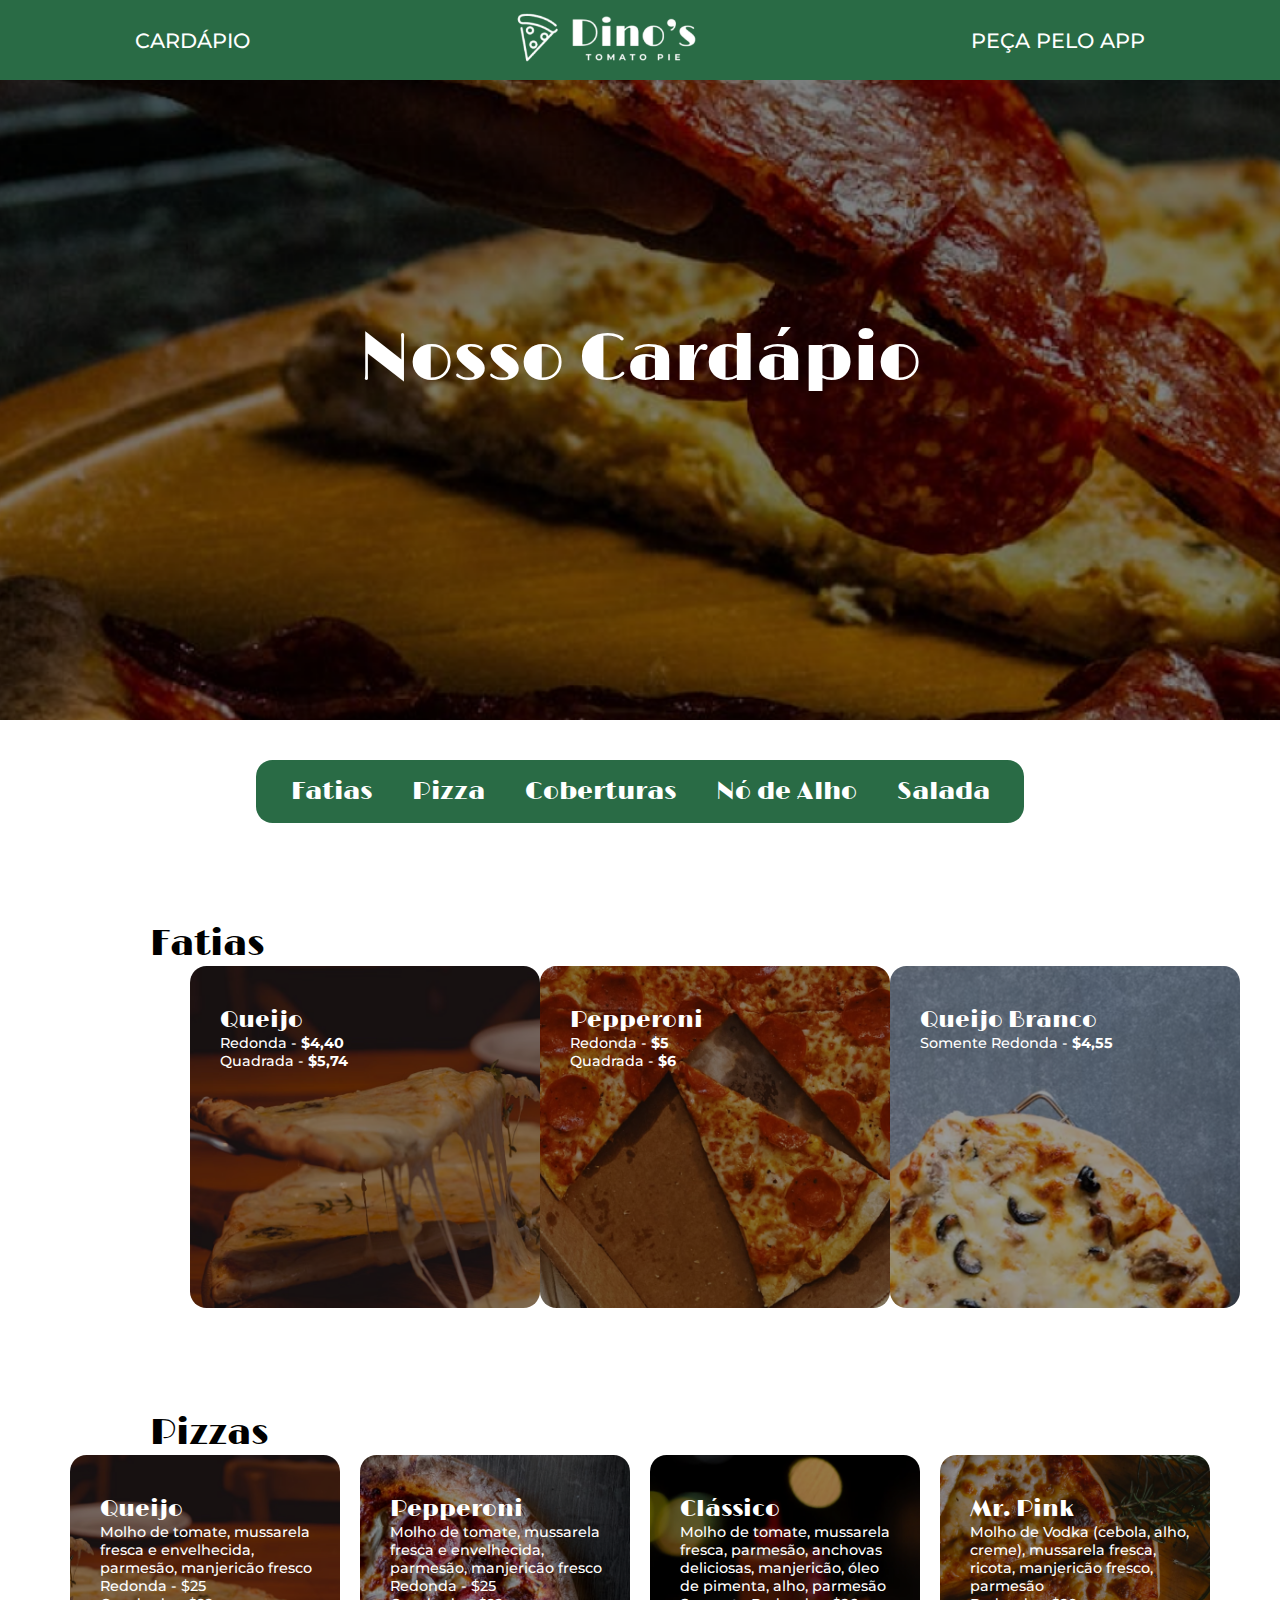
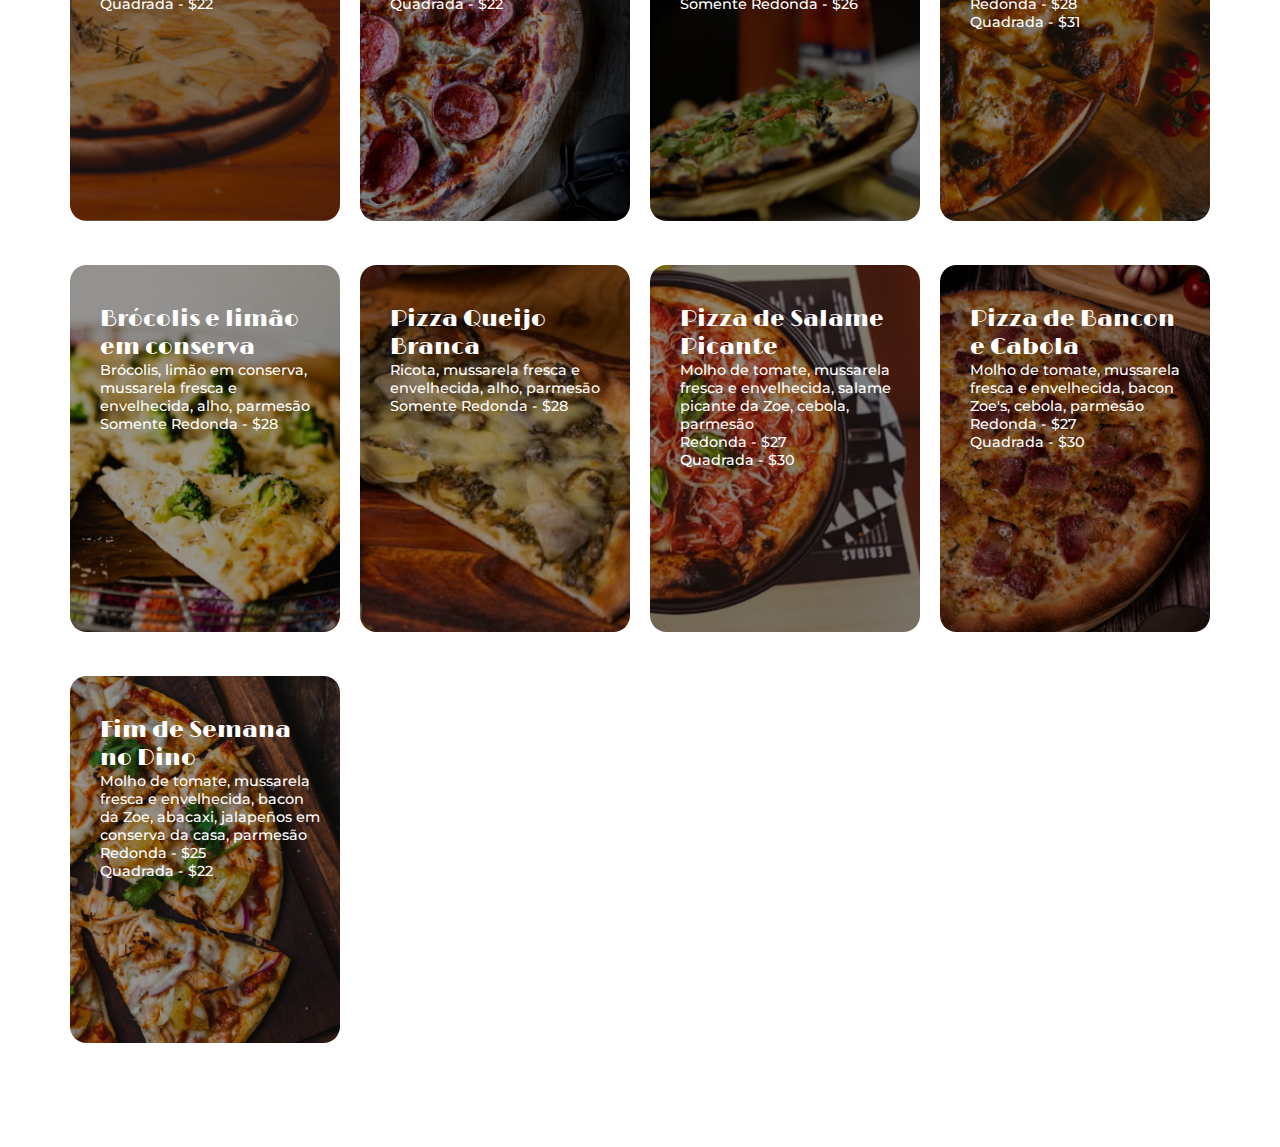
==== cardapio.html @ c2080e79 "parte cardapio" ====
<!DOCTYPE html>
<html lang="pt-br">

<head>
    <meta charset="UTF-8">
    <meta name="viewport" content="width=device-width, initial-scale=1.0">
    <link rel="stylesheet" href="cardapio.css">
    <title>Dino's Cardápio</title>
</head>

<body>
    <header id="header">
        <div class="cabecalho">
            <div class="item">
                <a href="">CARDÁPIO</a>
            </div>
            <div class="itemImagem">
                <a href=""><img src="img/logo.png" alt=""></a>
            </div>
            <div class="item">
                <a href="">PEÇA PELO APP</a>
            </div>
        </div>
    </header>
    <main id="main">
        <section class="section1">
            <div class="fundo">
                <div class="titulo">
                    <h1>Nosso Cardápio</h1>
                </div>
            </div>
        </section>
        <div class="navTudo">
            <nav class="navegacao">
                <a href="">Fatias</a>
                <a href="">Pizza</a>
                <a href="">Coberturas</a>
                <a href="">Nó de Alho</a>
                <a href="">Salada</a>
            </nav>
        </div>
        <section class="section" id="fatias">
            <div class="sabores">
                <div class="tituloSabores">
                    <h3>Fatias</h3>
                </div>
                <div class="todosSaboresPrim">
                    <div class="tiposSabores">
                        <div class="textoSabores">
                            <h5>Queijo</h5>
                            <p>Redonda - <span>$4,40</span></p>
                            <p>Quadrada - <span>$5,74</span></p>
                        </div>
                        <div class="imgSabores">
                            <img src="img/fatias1.png" alt="">
                        </div>
                    </div>
                    <div class="tipoSabores">
                        <div class="textoSabores">
                            <h5>Pepperoni</h5>
                            <p>Redonda - <span>$5</span></p>
                            <p>Quadrada - <span>$6</span></p>
                        </div>
                        <div class="imgSabores">
                            <img src="img/fatias2.png" alt="">
                        </div>
                    </div>
                    <div class="tiposSabores">
                        <div class="textoSabores">
                            <h5>Queijo Branco</h5>
                            <p>Somente Redonda - <span>$4,55</span></p>
                        </div>
                        <div class="imgSabores">
                            <img src="img/fatias3.png" alt="">
                        </div>
                    </div>
                </div>
            </div>
        </section>
        <section class="section" id="pizzas">
            <div class="sabores">
                <div class="tituloSabores">
                    <h3>Pizzas</h3>
                </div>
                <div class="todosSabores">
                    <div class="tiposSabores">
                        <div class="textoSabores">
                            <h5>Queijo</h5>
                            <p>Molho de tomate, mussarela fresca e envelhecida, parmesão, manjericão fresco</p>
                            <p>Redonda - $25</p>
                            <p>Quadrada - $22</p>
                        </div>
                        <div class="imgSabores">
                            <img src="img/pizza1.png" alt="">
                        </div>
                    </div>
                    <div class="tiposSabores">
                        <div class="textoSabores">
                            <h5>Pepperoni</h5>
                            <p>Molho de tomate, mussarela fresca e envelhecida, parmesão, manjericão fresco</p>
                            <p>Redonda - $25</p>
                            <p>Quadrada - $22</p>
                        </div>
                        <div class="imgSabores">
                            <img src="img/pizza2.png" alt="">
                        </div>
                    </div>
                    <div class="tiposSabores">
                        <div class="textoSabores">
                            <h5>Clássico</h5>
                            <p>Molho de tomate, mussarela fresca, parmesão, anchovas deliciosas, manjericão, óleo de
                                pimenta, alho, parmesão</p>
                            <p>Somente Redonda - $26</p>
                        </div>
                        <div class="imgSabores">
                            <img src="img/pizza3.png" alt="">
                        </div>
                    </div>
                    <div class="tiposSabores">
                        <div class="textoSabores">
                            <h5>Mr. Pink</h5>
                            <p>Molho de Vodka (cebola, alho, creme), mussarela fresca, ricota, manjericão fresco,
                                parmesão</p>
                            <p>Redonda - $28</p>
                            <p>Quadrada - $31</p>
                        </div>
                        <div class="imgSabores">
                            <img src="img/pizza4.png" alt="">
                        </div>
                    </div>
                    <div class="tiposSabores">
                        <div class="textoSabores">
                            <h5>Brócolis e limão em conserva</h5>
                            <p>Brócolis, limão em conserva, mussarela fresca e envelhecida, alho, parmesão</p>
                            <p>Somente Redonda - $28</p>
                        </div>
                        <div class="imgSabores">
                            <img src="img/pizza5.png" alt="">
                        </div>
                    </div>
                    <div class="tiposSabores">
                        <div class="textoSabores">
                            <h5>Pizza Queijo Branca</h5>
                            <p>Ricota, mussarela fresca e envelhecida, alho, parmesão</p>
                            <p>Somente Redonda - $28</p>
                        </div>
                        <div class="imgSabores">
                            <img src="img/pizza6.png" alt="">
                        </div>
                    </div>
                    <div class="tiposSabores">
                        <div class="textoSabores">
                            <h5>Pizza de Salame Picante</h5>
                            <p>Molho de tomate, mussarela fresca e envelhecida, salame picante da Zoe, cebola, parmesão
                            </p>
                            <p>Redonda - $27</p>
                            <p>Quadrada - $30</p>
                        </div>
                        <div class="imgSabores">
                            <img src="img/pizza7.png" alt="">
                        </div>
                    </div>
                    <div class="tiposSabores">
                        <div class="textoSabores">
                            <h5>Pizza de Bancon e Cabola</h5>
                            <p>Molho de tomate, mussarela fresca e envelhecida, bacon Zoe's, cebola, parmesão</p>
                            <p>Redonda - $27</p>
                            <p>Quadrada - $30</p>
                        </div>
                        <div class="imgSabores">
                            <img src="img/pizza8.png" alt="">
                        </div>
                    </div>
                    <div class="tiposSabores">
                        <div class="textoSabores">
                            <h5>Fim de Semana no Dino</h5>
                            <p>Molho de tomate, mussarela fresca e envelhecida, bacon da Zoe, abacaxi, jalapeños em
                                conserva da casa, parmesão</p>
                            <p>Redonda - $25</p>
                            <p>Quadrada - $22</p>
                        </div>
                        <div class="imgSabores">
                            <img src="img/pizza9.png" alt="">
                        </div>
                    </div>
                </div>
            </div>
        </section>
        <section class="section">

        </section>
        <section class="section">

        </section>
    </main>
</body>

</html>
---- cardapio.css ----
/* RESET */
* {
    box-sizing: border-box;
    padding: 0;
    border: 0;
    margin: 0;
}

a {
    text-decoration: none;
}
/* FONTES */
@font-face {
    font-family: 'Montserrat';
    src: url(fonts/Montserrat/Montserrat-VariableFont_wght.ttf);
}

@font-face {
    font-family: 'Limelight';
    src: url(fonts/Limelight/Limelight-Regular.ttf);
}

/* CABEÇALHO */
#header {
    background-color: #296B45;
    position: fixed;
    width: 100%;
    z-index: 2;
}

.cabecalho {
    display: flex;
    align-items: center;
    justify-content: space-around;
    padding: 10px;
}

.itemImagem img {
    width: 220px;
}

.item {
    font: 500 2.3vh 'Montserrat', sans-serif;
}

.item a {
    color: #fff;
}

/* CONTEÚDO */
.fundo{
    background: url(img/imgCardapio.png) center;
    background-repeat: no-repeat;
    background-size: cover;
    width: 100%;
    height: 80vh;
    display: flex;
    align-items: center;
    justify-content: center;
}

.section {
    margin: 100px 150px;
}

h1 {
    color: #fff;
    font: 500 7.5vh 'Limelight', sans-serif;
}

.navTudo {
    margin: 0 20%;
    position: sticky;
    top: 100px;
    bottom: 0;
    z-index: 1000;
}

.navegacao {
    display: flex;
    align-items: center;
    justify-content: center;
    padding: 8px;
    background-color: #296B45;
    margin-top: 40px;
    border-radius: 16.5px;
}

.navegacao a {
    font: 500 2.8vh 'Limelight', sans-serif;
    color: #fff;
    margin: 8px 20px;
}


h3 {
    font: 400 35px 'Limelight', sans-serif;
}

h5 {
    color: #fff;
    font: 400 23px 'Limelight', sans-serif;
    margin-top: 40px;
}

p {
    color: #fff;
    font: 500 1.6vh 'Montserrat', sans-serif;
}

span {
    font-weight: bold;
}

.todosSaboresPrim {
    display: flex;
    align-items: center;
    justify-content: space-between;
    margin: 0 40px;
}

.todosSabores {
    display: grid;
    grid-template-columns: repeat(4, 1fr);
    align-items: center;
    justify-content: center;
    grid-gap: 40px 20px;
    margin: 0 110px;
}

.textoSabores {
    position: absolute;
    margin-left: 30px;
    width: 220px;
}

.imgSabores img {
    border-radius: 16.5px;
}

.todosSabores .imgSabores img {
    width: 270px;
}

.todosSaboresPrim .imgSabores img {
    width: 350px;
}
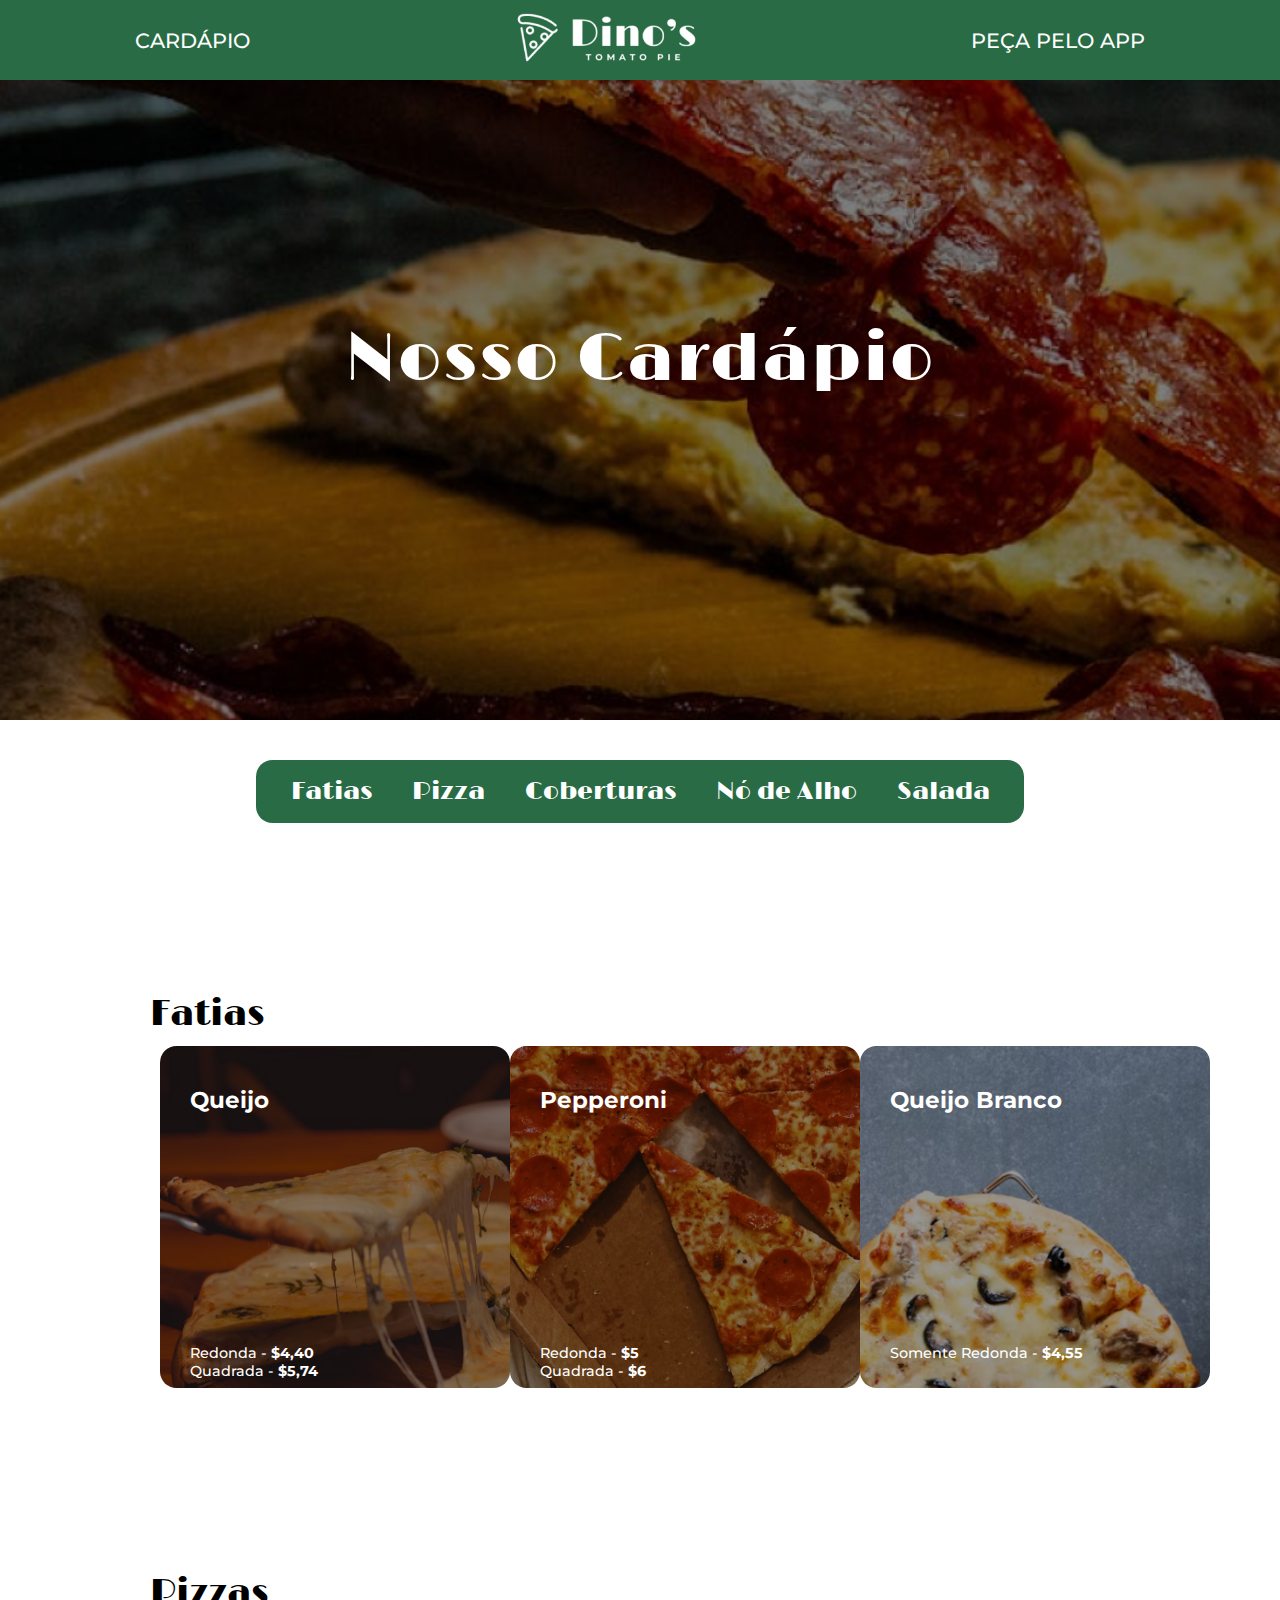
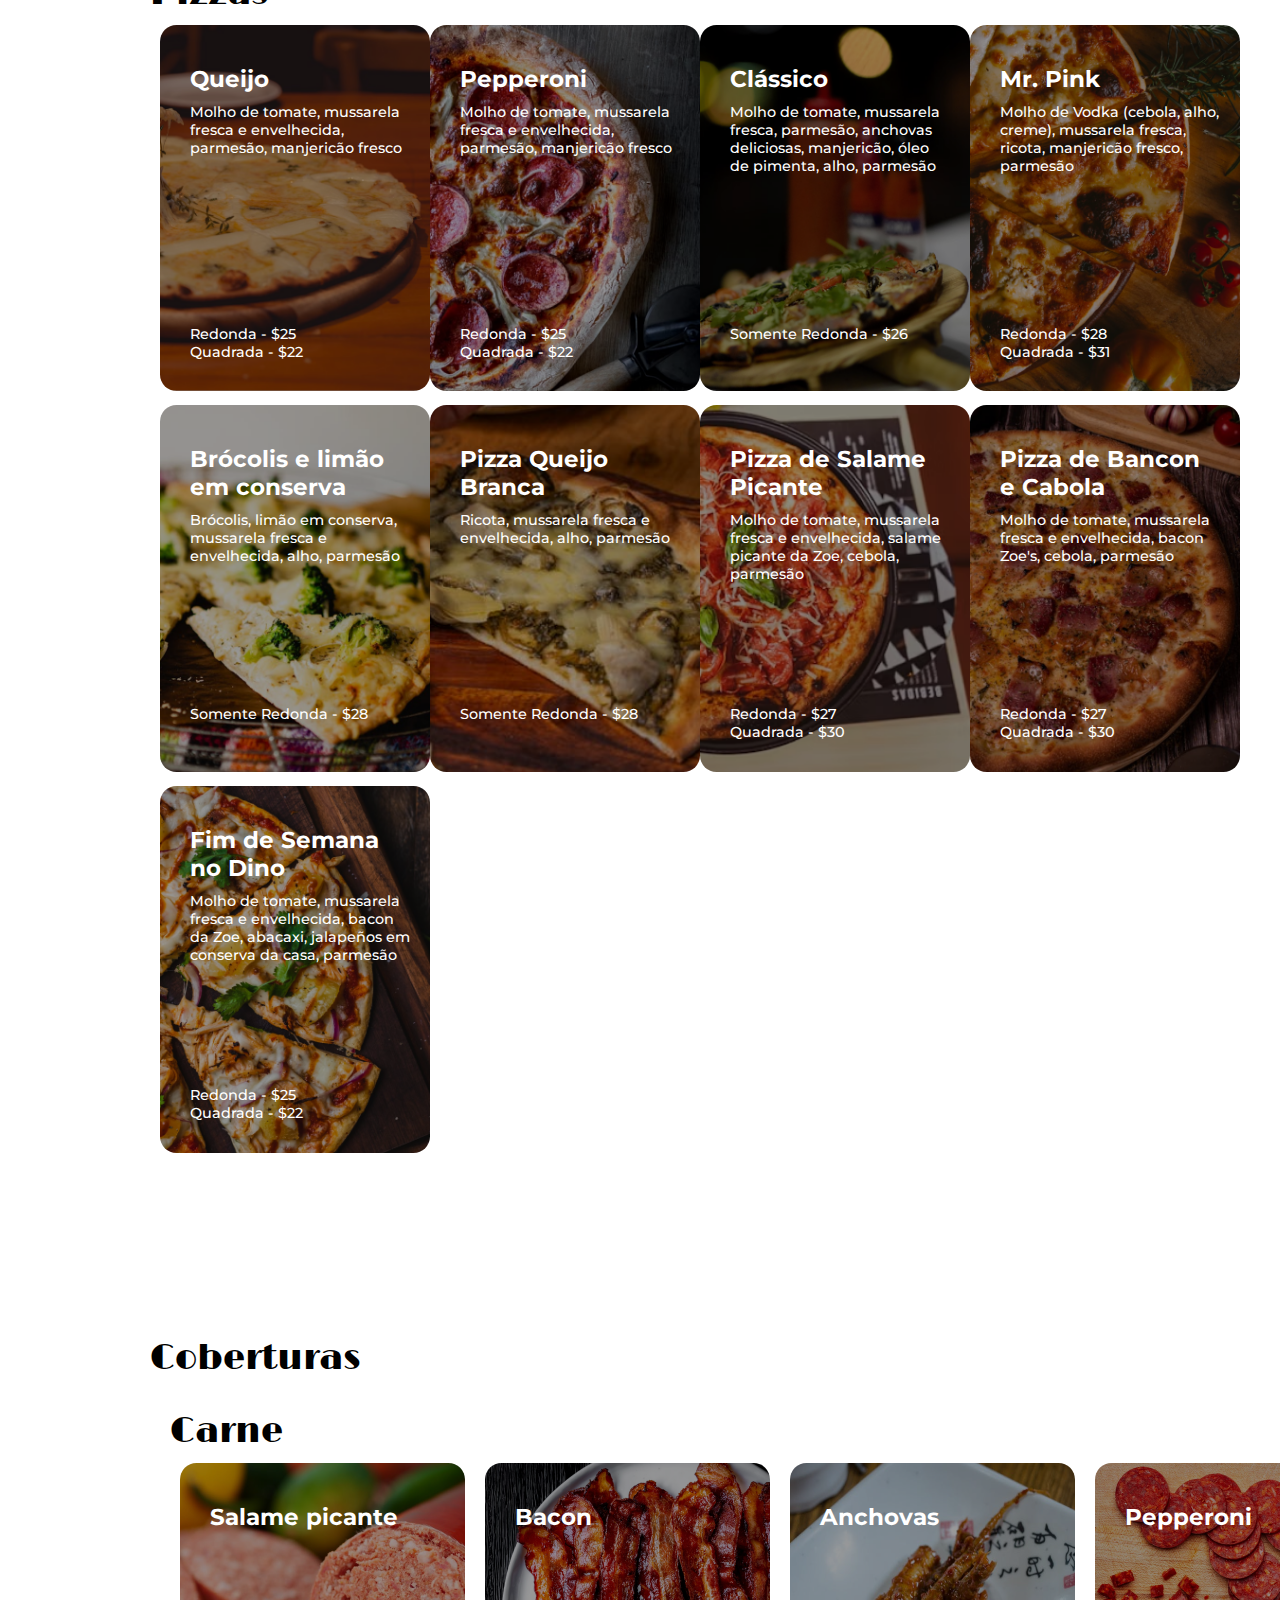
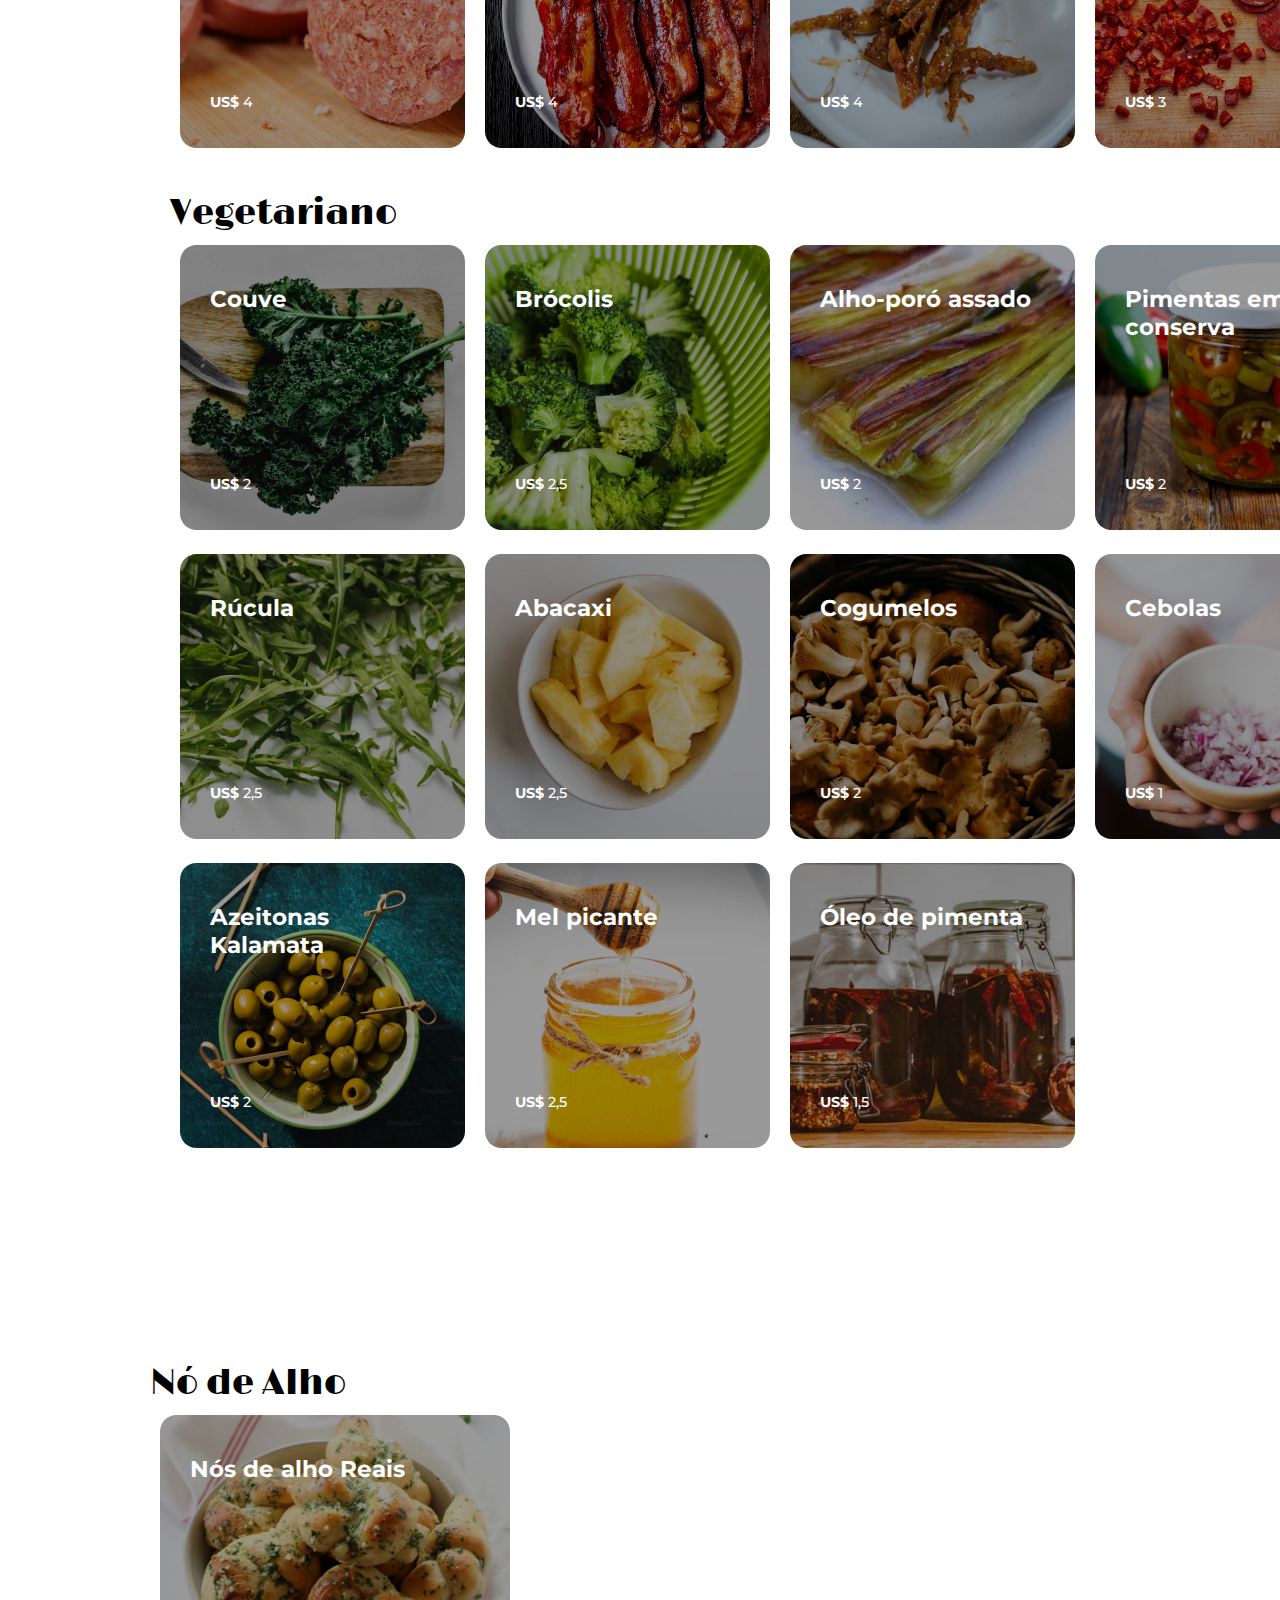
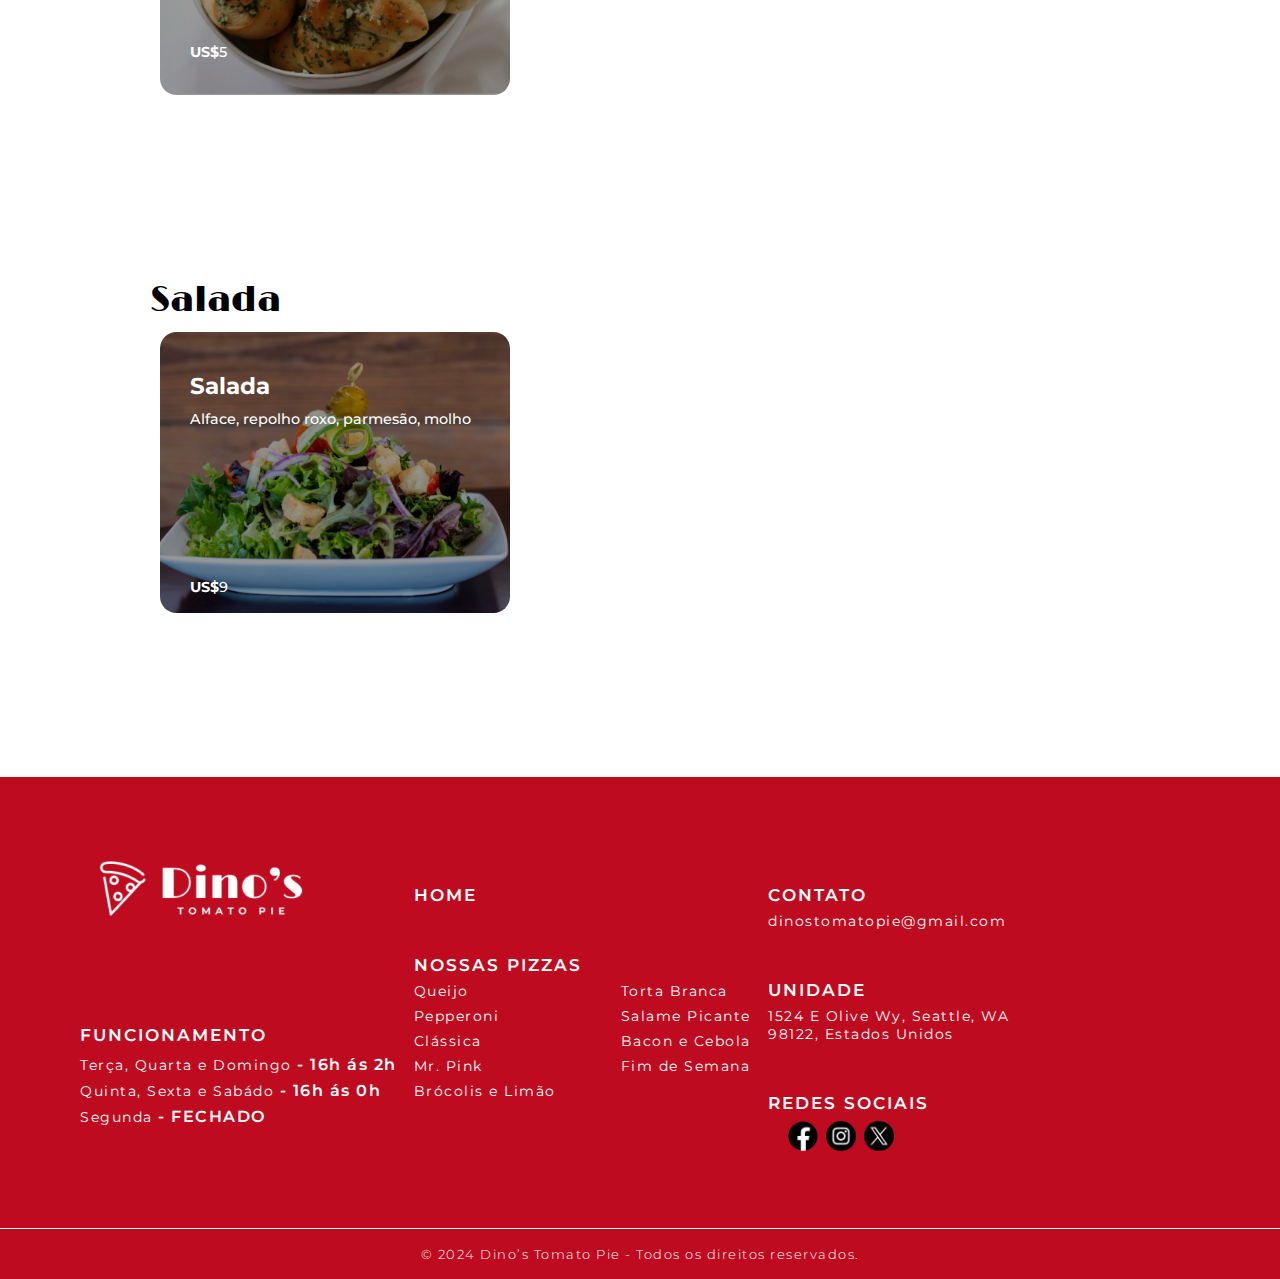
==== commit f864d7c6: "terminei o dino's cardápio" ====
--- a/cardapio.html
+++ b/cardapio.html
@@ -15,7 +15,7 @@
                 <a href="">CARDÁPIO</a>
             </div>
             <div class="itemImagem">
-                <a href=""><img src="img/logo.png" alt=""></a>
+                <a href="index.html"><img src="img/logo.png" alt=""></a>
             </div>
             <div class="item">
                 <a href="">PEÇA PELO APP</a>
@@ -23,7 +23,7 @@
         </div>
     </header>
     <main id="main">
-        <section class="section1">
+        <section class="section1" id="topo">
             <div class="fundo">
                 <div class="titulo">
                     <h1>Nosso Cardápio</h1>
@@ -32,11 +32,11 @@
         </section>
         <div class="navTudo">
             <nav class="navegacao">
-                <a href="">Fatias</a>
-                <a href="">Pizza</a>
-                <a href="">Coberturas</a>
-                <a href="">Nó de Alho</a>
-                <a href="">Salada</a>
+                <a href="#fatias">Fatias</a>
+                <a href="#pizzas">Pizza</a>
+                <a href="#coberturas">Coberturas</a>
+                <a href="#alho">Nó de Alho</a>
+                <a href="#salada">Salada</a>
             </nav>
         </div>
         <section class="section" id="fatias">
@@ -48,8 +48,10 @@
                     <div class="tiposSabores">
                         <div class="textoSabores">
                             <h5>Queijo</h5>
-                            <p>Redonda - <span>$4,40</span></p>
-                            <p>Quadrada - <span>$5,74</span></p>
+                            <div class="baixo">
+                                <p>Redonda - <span>$4,40</span></p>
+                                <p>Quadrada - <span>$5,74</span></p>
+                            </div>
                         </div>
                         <div class="imgSabores">
                             <img src="img/fatias1.png" alt="">
@@ -58,8 +60,10 @@
                     <div class="tipoSabores">
                         <div class="textoSabores">
                             <h5>Pepperoni</h5>
-                            <p>Redonda - <span>$5</span></p>
-                            <p>Quadrada - <span>$6</span></p>
+                            <div class="baixo">
+                                <p>Redonda - <span>$5</span></p>
+                                <p>Quadrada - <span>$6</span></p>
+                            </div>
                         </div>
                         <div class="imgSabores">
                             <img src="img/fatias2.png" alt="">
@@ -68,7 +72,9 @@
                     <div class="tiposSabores">
                         <div class="textoSabores">
                             <h5>Queijo Branco</h5>
-                            <p>Somente Redonda - <span>$4,55</span></p>
+                            <div class="baixo">
+                                <p>Somente Redonda - <span>$4,55</span></p>
+                            </div>
                         </div>
                         <div class="imgSabores">
                             <img src="img/fatias3.png" alt="">
@@ -83,116 +89,441 @@
                     <h3>Pizzas</h3>
                 </div>
                 <div class="todosSabores">
-                    <div class="tiposSabores">
-                        <div class="textoSabores">
-                            <h5>Queijo</h5>
-                            <p>Molho de tomate, mussarela fresca e envelhecida, parmesão, manjericão fresco</p>
-                            <p>Redonda - $25</p>
-                            <p>Quadrada - $22</p>
-                        </div>
-                        <div class="imgSabores">
-                            <img src="img/pizza1.png" alt="">
+                    <div class="todosSabores1">
+                        <div class="tiposSabores">
+                            <div class="textoSabores">
+                                <div class="tamanho">
+                                    <h5>Queijo</h5>
+                                    <p>Molho de tomate, mussarela fresca e envelhecida, parmesão, manjericão fresco</p>
+                                </div>
+                                <div class="baixo">
+                                    <p>Redonda - $25</p>
+                                    <p>Quadrada - $22</p>
+                                </div>
+                            </div>
+                            <div class="imgSabores">
+                                <img src="img/pizza1.png" alt="">
+                            </div>
+                        </div>
+                        <div class="tiposSabores">
+                            <div class="textoSabores">
+                                <div class="tamanho">
+                                    <h5>Pepperoni</h5>
+                                    <p>Molho de tomate, mussarela fresca e envelhecida, parmesão, manjericão fresco</p>
+                                </div>
+                                <div class="baixo">
+                                    <p>Redonda - $25</p>
+                                    <p>Quadrada - $22</p>
+                                </div>
+                            </div>
+                            <div class="imgSabores">
+                                <img src="img/pizza2.png" alt="">
+                            </div>
+                        </div>
+                        <div class="tiposSabores">
+                            <div class="textoSabores">
+                                <div class="tamanho">
+                                    <h5>Clássico</h5>
+                                    <p>Molho de tomate, mussarela fresca, parmesão, anchovas deliciosas, manjericão, óleo de pimenta, alho, parmesão</p>
+                                </div>
+                                <div class="baixo">
+                                    <p>Somente Redonda - $26</p>
+                                </div>
+                            </div>
+                            <div class="imgSabores">
+                                <img src="img/pizza3.png" alt="">
+                            </div>
+                        </div>
+                        <div class="tiposSabores">
+                            <div class="textoSabores">
+                                <div class="tamanho">
+                                    <h5>Mr. Pink</h5>
+                                    <p>Molho de Vodka (cebola, alho, creme), mussarela fresca, ricota, manjericão fresco, parmesão</p>
+                                </div>
+                                <div class="baixo">
+                                    <p>Redonda - $28</p>
+                                    <p>Quadrada - $31</p>
+                                </div>
+                            </div>
+                            <div class="imgSabores">
+                                <img src="img/pizza4.png" alt="">
+                            </div>
+                        </div>
+                    </div>
+                    <div class="todosSabores2">
+                        <div class="tiposSabores">
+                            <div class="textoSabores">
+                                <div class="tamanho">
+                                    <h5>Brócolis e limão em conserva</h5>
+                                    <p>Brócolis, limão em conserva, mussarela fresca e envelhecida, alho, parmesão</p>
+                                </div>
+                                <div class="baixo">
+                                    <p>Somente Redonda - $28</p>
+                                </div>
+                            </div>
+                            <div class="imgSabores">
+                                <img src="img/pizza5.png" alt="">
+                            </div>
+                        </div>
+                        <div class="tiposSabores">
+                            <div class="textoSabores">
+                                <div class="tamanho">
+                                    <h5>Pizza Queijo Branca</h5>
+                                    <p>Ricota, mussarela fresca e envelhecida, alho, parmesão</p>
+                                </div>
+                                <div class="baixo">
+                                    <p>Somente Redonda - $28</p>
+                                </div>
+                            </div>
+                            <div class="imgSabores">
+                                <img src="img/pizza6.png" alt="">
+                            </div>
+                        </div>
+                        <div class="tiposSabores">
+                            <div class="textoSabores">
+                                <div class="tamanho">
+                                    <h5>Pizza de Salame Picante</h5>
+                                    <p>Molho de tomate, mussarela fresca e envelhecida, salame picante da Zoe, cebola, parmesão</p>
+                                </div>
+                                <div class="baixo">
+                                    <p>Redonda - $27</p>
+                                    <p>Quadrada - $30</p>
+                                </div>
+                            </div>
+                            <div class="imgSabores">
+                                <img src="img/pizza7.png" alt="">
+                            </div>
+                        </div>
+                        <div class="tiposSabores">
+                            <div class="textoSabores">
+                                <div class="tamanho">
+                                    <h5>Pizza de Bancon e Cabola</h5>
+                                    <p>Molho de tomate, mussarela fresca e envelhecida, bacon Zoe's, cebola, parmesão</p>
+                                </div>
+                                <div class="baixo">
+                                    <p>Redonda - $27</p>
+                                    <p>Quadrada - $30</p>
+                                </div>
+                            </div>
+                            <div class="imgSabores">
+                                <img src="img/pizza8.png" alt="">
+                            </div>
+                        </div>
+                    </div>
+                    <div class="todosSabores3">
+                        <div class="tiposSabores">
+                            <div class="textoSabores">
+                                <div class="tamanho">
+                                    <h5>Fim de Semana no Dino</h5>
+                                    <p>Molho de tomate, mussarela fresca e envelhecida, bacon da Zoe, abacaxi, jalapeños em conserva da casa, parmesão</p>
+                                </div>
+                                <div class="baixo">
+                                    <p>Redonda - $25</p>
+                                    <p>Quadrada - $22</p>
+                                </div>
+                            </div>
+                            <div class="imgSabores">
+                                <img src="img/pizza9.png" alt="">
+                            </div>
+                        </div>
+                    </div>
+                </div>
+            </div>
+        </section>
+        <section class="section" id="coberturas">
+            <div class="tituloSabores">
+                <h3>Coberturas</h3>
+            </div>
+            <div class="doisTipos">
+                <div class="tituloSabores">
+                    <h3>Carne</h3>
+                </div>
+
+                <div class="todasCoberturas">
+                    <div class="tiposSabores">
+                        <div class="textoSabores">
+                            <h5>Salame picante</h5>
+                            <div class="baixoCob">
+                                <p><span>US$</span> 4</p>
+                            </div>
+                        </div>
+                        <div class="imgSabores">
+                            <img src="img/carne1.png" alt="">
+                        </div>
+                    </div>
+                    <div class="tiposSabores">
+                        <div class="textoSabores">
+                            <h5>Bacon</h5>
+                            <div class="baixoCob">
+                                <p><span>US$</span> 4</p>
+                            </div>
+                        </div>
+                        <div class="imgSabores">
+                            <img src="img/carne2.png" alt="">
+                        </div>
+                    </div>
+                    <div class="tiposSabores">
+                        <div class="textoSabores">
+                            <h5>Anchovas</h5>
+                            <div class="baixoCob">
+                                <p><span>US$</span> 4</p>
+                            </div>
+                        </div>
+                        <div class="imgSabores">
+                            <img src="img/carne3.png" alt="">
                         </div>
                     </div>
                     <div class="tiposSabores">
                         <div class="textoSabores">
                             <h5>Pepperoni</h5>
-                            <p>Molho de tomate, mussarela fresca e envelhecida, parmesão, manjericão fresco</p>
-                            <p>Redonda - $25</p>
-                            <p>Quadrada - $22</p>
-                        </div>
-                        <div class="imgSabores">
-                            <img src="img/pizza2.png" alt="">
-                        </div>
-                    </div>
-                    <div class="tiposSabores">
-                        <div class="textoSabores">
-                            <h5>Clássico</h5>
-                            <p>Molho de tomate, mussarela fresca, parmesão, anchovas deliciosas, manjericão, óleo de
-                                pimenta, alho, parmesão</p>
-                            <p>Somente Redonda - $26</p>
-                        </div>
-                        <div class="imgSabores">
-                            <img src="img/pizza3.png" alt="">
-                        </div>
-                    </div>
-                    <div class="tiposSabores">
-                        <div class="textoSabores">
-                            <h5>Mr. Pink</h5>
-                            <p>Molho de Vodka (cebola, alho, creme), mussarela fresca, ricota, manjericão fresco,
-                                parmesão</p>
-                            <p>Redonda - $28</p>
-                            <p>Quadrada - $31</p>
-                        </div>
-                        <div class="imgSabores">
-                            <img src="img/pizza4.png" alt="">
-                        </div>
-                    </div>
-                    <div class="tiposSabores">
-                        <div class="textoSabores">
-                            <h5>Brócolis e limão em conserva</h5>
-                            <p>Brócolis, limão em conserva, mussarela fresca e envelhecida, alho, parmesão</p>
-                            <p>Somente Redonda - $28</p>
-                        </div>
-                        <div class="imgSabores">
-                            <img src="img/pizza5.png" alt="">
-                        </div>
-                    </div>
-                    <div class="tiposSabores">
-                        <div class="textoSabores">
-                            <h5>Pizza Queijo Branca</h5>
-                            <p>Ricota, mussarela fresca e envelhecida, alho, parmesão</p>
-                            <p>Somente Redonda - $28</p>
-                        </div>
-                        <div class="imgSabores">
-                            <img src="img/pizza6.png" alt="">
-                        </div>
-                    </div>
-                    <div class="tiposSabores">
-                        <div class="textoSabores">
-                            <h5>Pizza de Salame Picante</h5>
-                            <p>Molho de tomate, mussarela fresca e envelhecida, salame picante da Zoe, cebola, parmesão
-                            </p>
-                            <p>Redonda - $27</p>
-                            <p>Quadrada - $30</p>
-                        </div>
-                        <div class="imgSabores">
-                            <img src="img/pizza7.png" alt="">
-                        </div>
-                    </div>
-                    <div class="tiposSabores">
-                        <div class="textoSabores">
-                            <h5>Pizza de Bancon e Cabola</h5>
-                            <p>Molho de tomate, mussarela fresca e envelhecida, bacon Zoe's, cebola, parmesão</p>
-                            <p>Redonda - $27</p>
-                            <p>Quadrada - $30</p>
-                        </div>
-                        <div class="imgSabores">
-                            <img src="img/pizza8.png" alt="">
-                        </div>
-                    </div>
-                    <div class="tiposSabores">
-                        <div class="textoSabores">
-                            <h5>Fim de Semana no Dino</h5>
-                            <p>Molho de tomate, mussarela fresca e envelhecida, bacon da Zoe, abacaxi, jalapeños em
-                                conserva da casa, parmesão</p>
-                            <p>Redonda - $25</p>
-                            <p>Quadrada - $22</p>
-                        </div>
-                        <div class="imgSabores">
-                            <img src="img/pizza9.png" alt="">
+                            <div class="baixoCob">
+                                <p><span>US$</span> 3</p>
+                            </div>
+                        </div>
+                        <div class="imgSabores">
+                            <img src="img/carne4.png" alt="">
+                        </div>
+                    </div>
+                </div>
+            </div>
+            <div class="doisTipos">
+                <div class="tituloSabores">
+                    <h3>Vegetariano</h3>
+                </div>
+
+                <div class="todasCoberturas">
+                    <div class="tiposSabores">
+                        <div class="textoSabores">
+                            <h5>Couve</h5>
+                            <div class="baixoCob">
+                                <p><span>US$</span> 2</p>
+                            </div>
+                        </div>
+                        <div class="imgSabores">
+                            <img src="img/vegen01.png" alt="">
+                        </div>
+                    </div>
+                    <div class="tiposSabores">
+                        <div class="textoSabores">
+                            <h5>Brócolis</h5>
+                            <div class="baixoCob">
+                                <p><span>US$</span> 2,5</p>
+                            </div>
+                        </div>
+                        <div class="imgSabores">
+                            <img src="img/vegen02.png" alt="">
+                        </div>
+                    </div>
+                    <div class="tiposSabores">
+                        <div class="textoSabores">
+                            <h5>Alho-poró assado</h5>
+                            <div class="baixoCob">
+                                <p><span>US$</span> 2</p>
+                            </div>
+                        </div>
+                        <div class="imgSabores">
+                            <img src="img/vegen03.png" alt="">
+                        </div>
+                    </div>
+                    <div class="tiposSabores">
+                        <div class="textoSabores">
+                            <h5>Pimentas em conserva</h5>
+                            <div class="baixoCob">
+                                <p><span>US$</span> 2</p>
+                            </div>
+                        </div>
+                        <div class="imgSabores">
+                            <img src="img/vegen04.png" alt="">
+                        </div>
+                    </div>
+                </div>
+                <div class="todasCoberturas">
+                    <div class="tiposSabores">
+                        <div class="textoSabores">
+                            <h5>Rúcula</h5>
+                            <div class="baixoCob">
+                                <p><span>US$</span> 2,5</p>
+                            </div>
+                        </div>
+                        <div class="imgSabores">
+                            <img src="img/vegen05.png" alt="">
+                        </div>
+                    </div>
+                    <div class="tiposSabores">
+                        <div class="textoSabores">
+                            <h5>Abacaxi</h5>
+                            <div class="baixoCob">
+                                <p><span>US$</span> 2,5</p>
+                            </div>
+                        </div>
+                        <div class="imgSabores">
+                            <img src="img/vegen06.png" alt="">
+                        </div>
+                    </div>
+                    <div class="tiposSabores">
+                        <div class="textoSabores">
+                            <h5>Cogumelos</h5>
+                            <div class="baixoCob">
+                                <p><span>US$</span> 2</p>
+                            </div>
+                        </div>
+                        <div class="imgSabores">
+                            <img src="img/vegen07.png" alt="">
+                        </div>
+                    </div>
+                    <div class="tiposSabores">
+                        <div class="textoSabores">
+                            <h5>Cebolas</h5>
+                            <div class="baixoCob">
+                                <p><span>US$</span> 1</p>
+                            </div>
+                        </div>
+                        <div class="imgSabores">
+                            <img src="img/vegen08.png" alt="">
+                        </div>
+                    </div>
+                </div>
+                <div class="todasCoberturas">
+                    <div class="tiposSabores">
+                        <div class="textoSabores">
+                            <h5>Azeitonas Kalamata</h5>
+                            <div class="baixoCob">
+                                <p><span>US$</span> 2</p>
+                            </div>
+                        </div>
+                        <div class="imgSabores">
+                            <img src="img/vegen09.png" alt="">
+                        </div>
+                    </div>
+                    <div class="tiposSabores">
+                        <div class="textoSabores">
+                            <h5>Mel picante</h5>
+                            <div class="baixoCob">
+                                <p><span>US$</span> 2,5</p>
+                            </div>
+                        </div>
+                        <div class="imgSabores">
+                            <img src="img/vegen10.png" alt="">
+                        </div>
+                    </div>
+                    <div class="tiposSabores">
+                        <div class="textoSabores">
+                            <h5>Óleo de pimenta</h5>
+                            <div class="baixoCob">
+                                <p><span>US$</span> 1,5</p>
+                            </div>
+                        </div>
+                        <div class="imgSabores">
+                            <img src="img/vegen11.png" alt="">
                         </div>
                     </div>
                 </div>
             </div>
         </section>
-        <section class="section">
-
+        <section class="section" id="alho">
+            <div class="tituloSabores">
+                <h3>Nó de Alho</h3>
+            </div>
+            <div class="todosSaboresPrim">
+                <div class="tiposSabores">
+                    <div class="textoSabores">
+                        <h5>Nós de alho Reais</h5>
+                        <div class="baixoCob">
+                            <p><span>US$</span>5</p>
+                        </div>
+                    </div>
+                    <div class="imgSabores">
+                        <img src="img/alho1.png" alt="">
+                    </div>
+                </div>
+            </div>
         </section>
-        <section class="section">
-
+        <section class="section" id="salada">
+            <div class="tituloSabores">
+                <h3>Salada</h3>
+            </div>
+            <div class="todosSaboresPrim">
+                <div class="tiposSabores">
+                    <div class="textoSabores2">
+                        <h5>Salada</h5>
+                        <p>Alface, repolho roxo, parmesão, molho</p>
+                        <div class="baixoCob">
+                            <p><span>US$</span>9</p>
+                        </div>
+                    </div>
+                    <div class="imgSabores">
+                        <img src="img/salada.png" alt="">
+                    </div>
+                </div>
+            </div>
         </section>
     </main>
+    <footer id="footer">
+        <div class="colunas">
+            <div class="coluna1">
+                <a href="#header">
+                    <div class="logo">
+                        <img src="img/logo.png" alt="logo" class="logoIMG">
+                    </div>
+                </a>
+                <div class="funcionamento">
+                    <p class="titulo">FUNCIONAMENTO</p>
+                    <div class="horarios">
+                        <p class="texto">Terça, Quarta e Domingo <span>- 16h ás 2h</span></p>
+                        <p class="texto">Quinta, Sexta e Sabádo <span>- 16h ás 0h</span></p>
+                        <p class="texto">Segunda <span>- FECHADO</span></p>
+                    </div>
+                </div>
+            </div>
+            <div class="coluna2">
+                <a href="#topo">
+                    <div class="home">
+                        <p class="titulo">HOME</p>
+                    </div>
+                </a>
+                <div class="nossasPizzas">
+                    <p class="titulo">NOSSAS PIZZAS</p>
+                    <div class="pizzas">
+                        <div class="parte1">
+                            <p class="texto">Queijo</p>
+                            <p class="texto">Pepperoni</p>
+                            <p class="texto">Clássica</p>
+                            <p class="texto">Mr. Pink</p>
+                            <p class="texto">Brócolis e Limão</p>
+                        </div>
+                        <div class="parte2">
+                            <p class="texto">Torta Branca</p>
+                            <p class="texto">Salame Picante</p>
+                            <p class="texto">Bacon e Cebola</p>
+                            <p class="texto">Fim de Semana</p>
+                        </div>
+                    </div>
+                </div>
+            </div>
+            <div class="coluna3">
+                <div class="contato">
+                    <p class="titulo">CONTATO</p>
+                    <p class="texto">dinostomatopie@gmail.com</p>
+                </div>
+                <div class="unidade">
+                    <p class="titulo">UNIDADE</p>
+                    <p class="texto">1524 E Olive Wy, Seattle, WA 98122, Estados Unidos</p>
+                </div>
+                <div class="redes">
+                    <p class="titulo">REDES SOCIAIS</p>
+                    <div class="imagensRedes">
+                        <a href="https://www.facebook.com/Dinostomatopie/"><img src="img/facebook.png" alt="facebook" class="redesIMG"></a>
+                        <a href="https://www.instagram.com/dinosseattle/"><img src="img/instagram.png" alt="instagram" class="redesIMG"></a>
+                        <a href="https://twitter.com/dinostomatopie"><img src="img/twitter.png" alt="twitter" class="redesIMG"></a>
+                    </div>
+                </div>
+            </div>
+        </div>
+        <div class="linha"></div>
+        <div class="final">
+            <p class="textoFinal">© 2024 Dino’s Tomato Pie - Todos os direitos reservados.</p>
+        </div>
+    </footer>
 </body>
 
 </html>--- a/cardapio.css
+++ b/cardapio.css
@@ -25,7 +25,7 @@
     background-color: #296B45;
     position: fixed;
     width: 100%;
-    z-index: 2;
+    z-index: 100;
 }
 
 .cabecalho {
@@ -60,7 +60,11 @@
 }
 
 .section {
-    margin: 100px 150px;
+    margin: 0 150px;
+}
+
+.section {
+    padding-top: 170px;
 }
 
 h1 {
@@ -73,7 +77,7 @@
     position: sticky;
     top: 100px;
     bottom: 0;
-    z-index: 1000;
+    z-index: 80;
 }
 
 .navegacao {
@@ -99,8 +103,9 @@
 
 h5 {
     color: #fff;
-    font: 400 23px 'Limelight', sans-serif;
+    font: 700 23px 'Montserrat', sans-serif;
     margin-top: 40px;
+    margin-bottom: 10px;
 }
 
 p {
@@ -119,19 +124,53 @@
     margin: 0 40px;
 }
 
-.todosSabores {
-    display: grid;
-    grid-template-columns: repeat(4, 1fr);
-    align-items: center;
-    justify-content: center;
-    grid-gap: 40px 20px;
-    margin: 0 110px;
+.todosSabores1, .todosSabores2, .todosSabores3, .todosSaboresPrim {
+    display: flex;
+    justify-content: space-between;
+    margin: 10px;
+}
+
+#coberturas .todasCoberturas {
+    display: flex;
+}
+
+#coberturas .todasCoberturas .tiposSabores {
+    margin: 10px;
+}
+
+.doisTipos {
+    margin: 30px 20px;
+}
+
+#coberturas h5 {
+    height: 30px;
 }
 
 .textoSabores {
     position: absolute;
     margin-left: 30px;
     width: 220px;
+    display: flex;
+    flex-direction: column;
+}
+
+.textoSabores2 {
+    position: absolute;
+    margin-left: 30px;
+    display: flex;
+    flex-direction: column; 
+}
+
+.baixo {
+    margin-top: 220px;
+}
+
+.baixoCob {
+    margin-top: 150px;
+}
+
+.tamanho {
+    height: 80px;
 }
 
 .imgSabores img {
@@ -145,3 +184,98 @@
 .todosSaboresPrim .imgSabores img {
     width: 350px;
 }
+
+footer{
+    background-color: #BF0B20;
+    color: white;
+    margin-top: 160px;
+}
+
+.colunas{
+    display: flex;
+    flex-direction: row;
+    justify-content: space-between;
+    padding: 80px;
+}
+
+footer span{
+    font: 600 16px 'Montserrat', sans-serif;
+}
+
+.titulo{
+    font: 600 17px 'Montserrat', sans-serif;
+    letter-spacing: 2px;
+}
+
+.texto{
+    font: 400 14px 'Montserrat', sans-serif;
+    letter-spacing: 1.5px;
+    margin-top: 7px;
+}
+
+.textoFinal{
+    font: 300 13px 'Montserrat', sans-serif;
+    letter-spacing: 1.5px;
+}
+
+.logoIMG{
+    width: 250px;
+}
+
+.funcionamento{
+    margin-top: 100px;
+}
+
+.horarios{
+    margin-top: 10px;
+}
+
+.nossasPizzas, .unidade, .redes{
+    margin-top: 50px;
+}
+
+.pizzas{
+    display: flex;
+    flex-direction: row;
+}
+
+.parte2{
+    margin-left: 65px;
+}
+
+.home, .contato{
+    margin-top: 28px;
+}
+
+.imagensRedes{
+    margin-top: 15px;
+    margin-left: 20px;
+    height: 20px;
+    align-items: center;
+    display: flex;
+}
+
+.redesIMG{
+    width: 30px;
+    margin-right: 8px;
+}
+
+.redesIMG:hover{
+    transition: 0.5s;
+    width: 36px;
+    filter: brightness(50%);
+}
+
+.unidade{
+    width: 65%;
+}
+
+.linha {
+    height: 0.5px;
+    background-color: white;
+}
+
+.final {
+    text-align: center;
+    padding: 17px 0;
+}
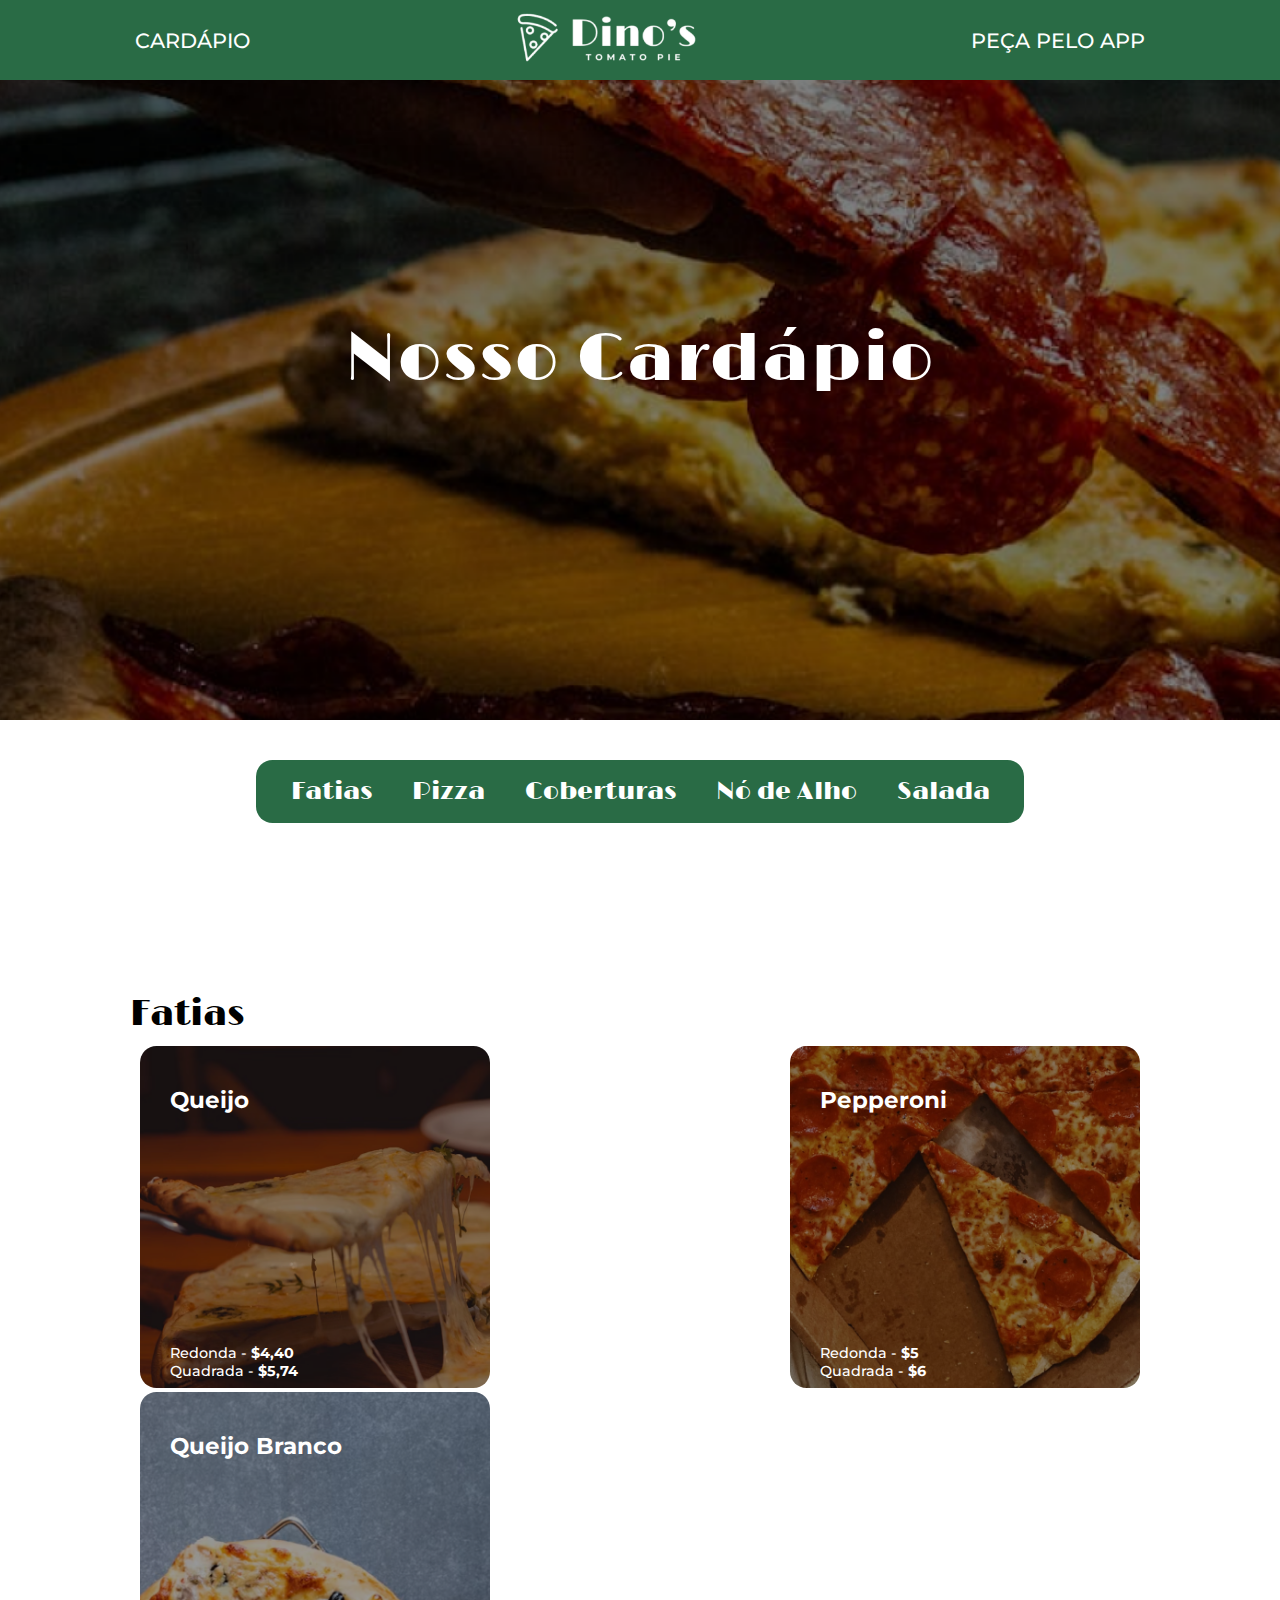
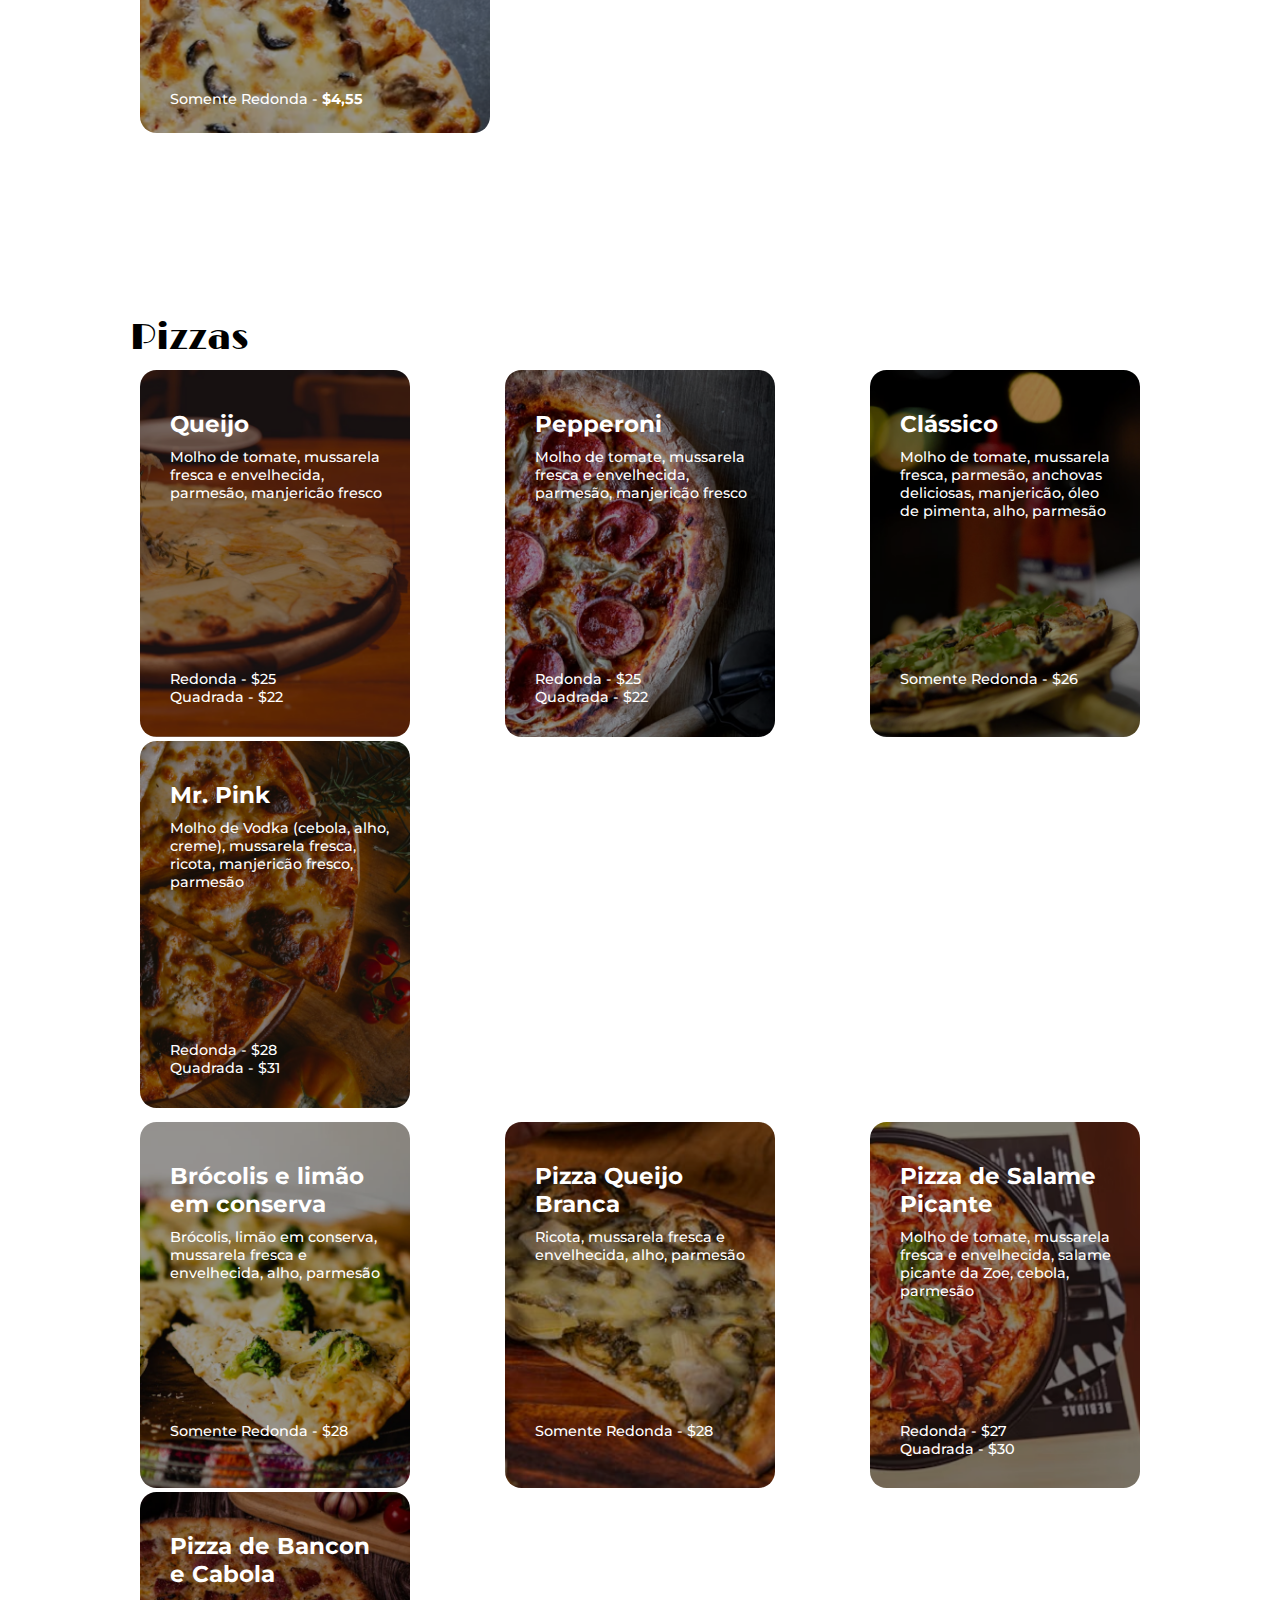
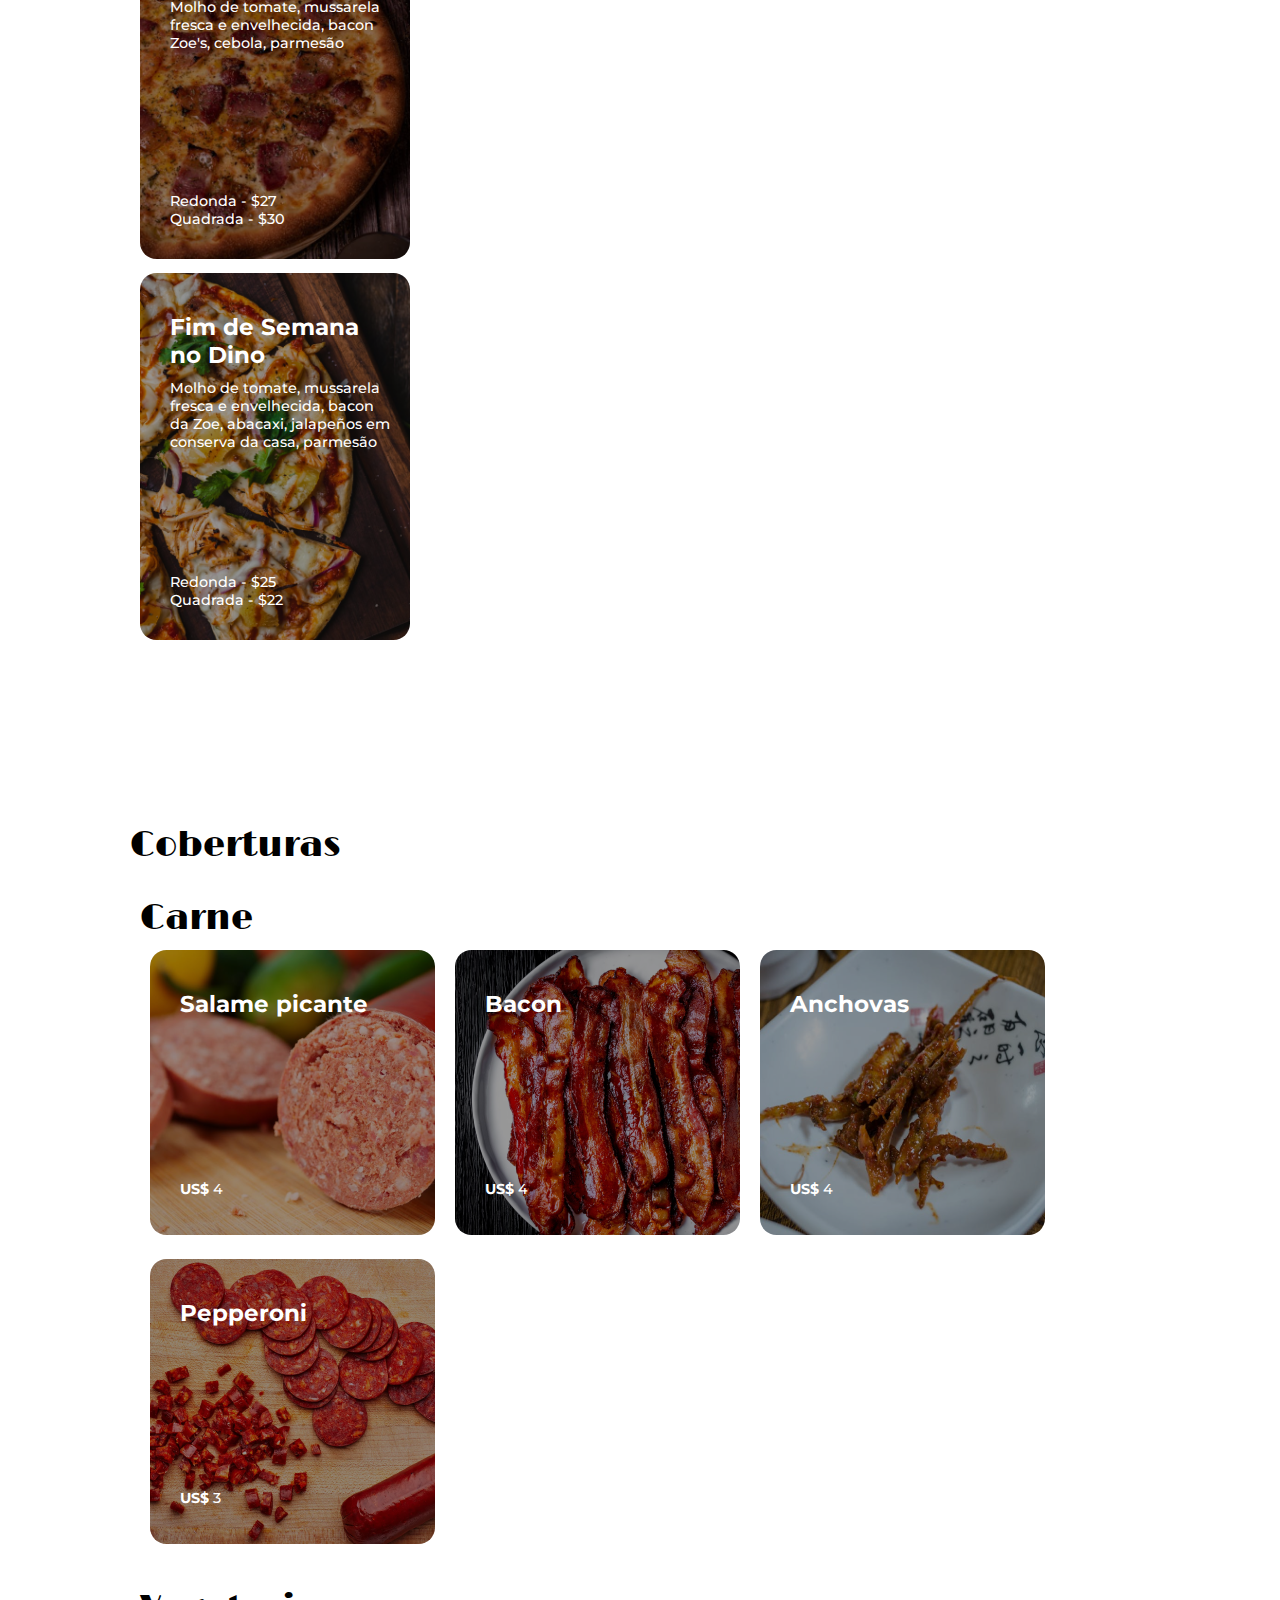
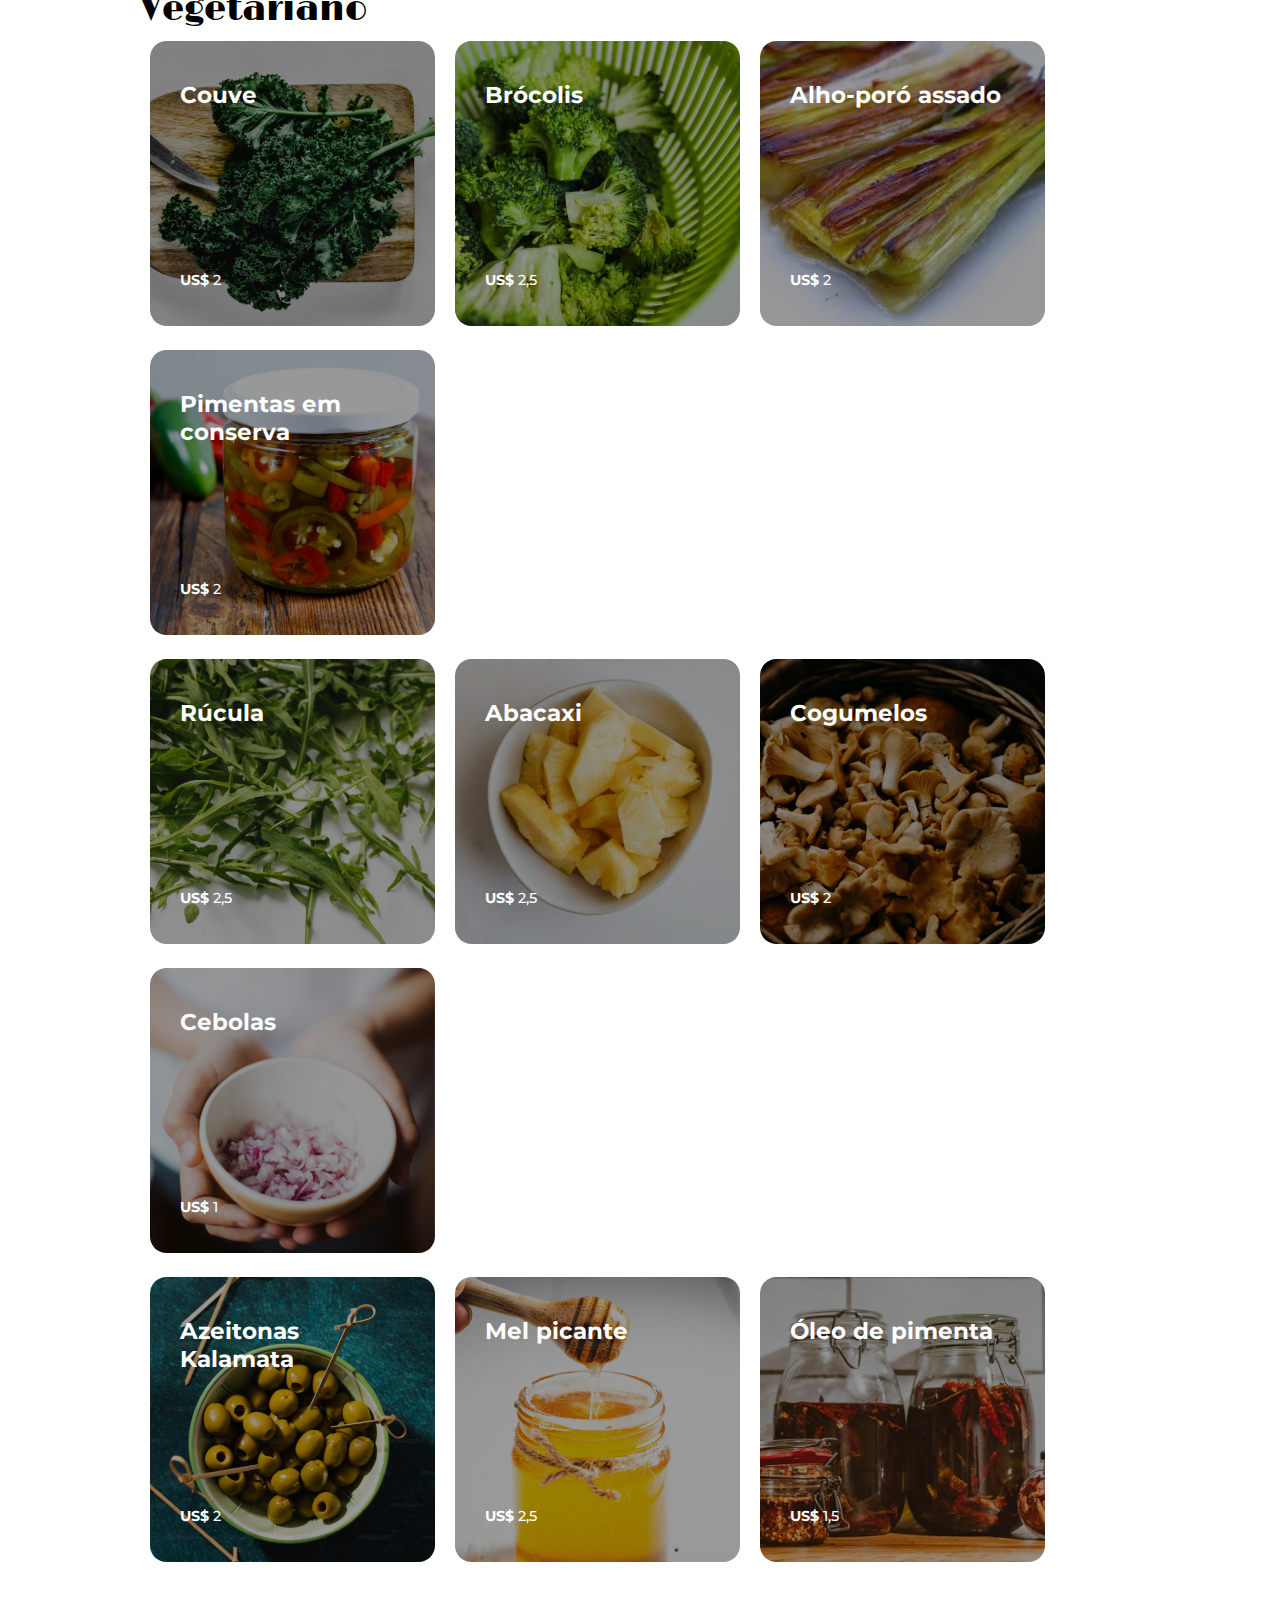
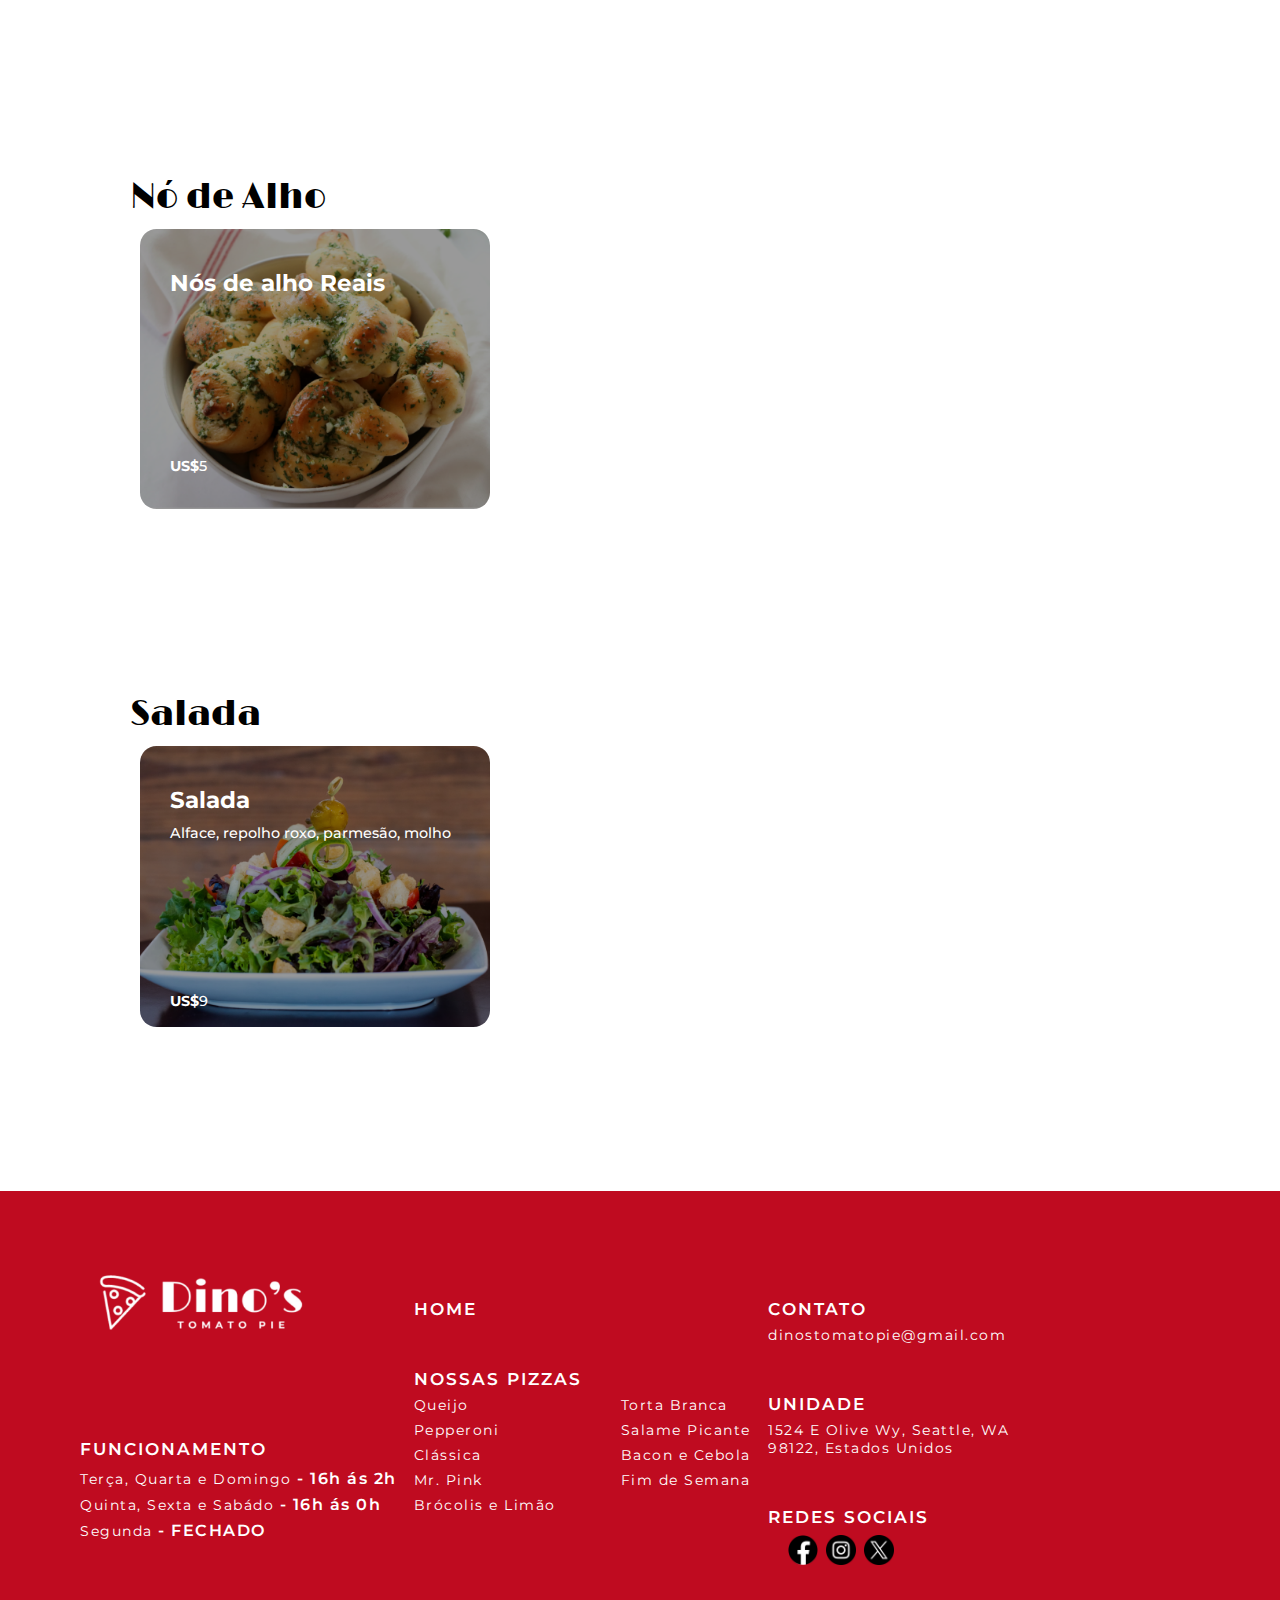
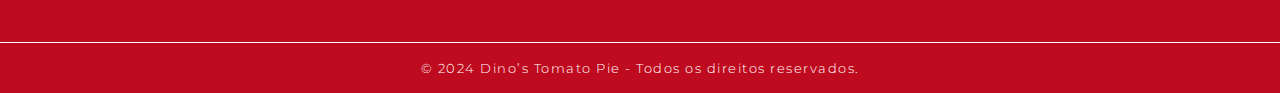
==== commit 99a20420: "." ====
--- a/cardapio.html
+++ b/cardapio.html
@@ -6,19 +6,20 @@
     <meta name="viewport" content="width=device-width, initial-scale=1.0">
     <link rel="stylesheet" href="cardapio.css">
     <title>Dino's Cardápio</title>
+    <link rel="icon" href="img/pizzaLogo.png">
 </head>
 
 <body>
     <header id="header">
         <div class="cabecalho">
             <div class="item">
-                <a href="">CARDÁPIO</a>
+                <a href="cardapio.html">CARDÁPIO</a>
             </div>
             <div class="itemImagem">
                 <a href="index.html"><img src="img/logo.png" alt=""></a>
             </div>
             <div class="item">
-                <a href="">PEÇA PELO APP</a>
+                <a href="https://order.online/store/dino's-tomato-pie-seattle-1085111/?delivery=true&hideModal=true">PEÇA PELO APP</a>
             </div>
         </div>
     </header>
--- a/cardapio.css
+++ b/cardapio.css
@@ -60,7 +60,7 @@
 }
 
 .section {
-    margin: 0 150px;
+    margin: 0 130px;
 }
 
 .section {
@@ -128,10 +128,13 @@
     display: flex;
     justify-content: space-between;
     margin: 10px;
+    flex-wrap: wrap;
+    flex-grow: 4;
 }
 
 #coberturas .todasCoberturas {
     display: flex;
+    flex-wrap: wrap;
 }
 
 #coberturas .todasCoberturas .tiposSabores {
@@ -139,7 +142,7 @@
 }
 
 .doisTipos {
-    margin: 30px 20px;
+    margin: 30px 10px;
 }
 
 #coberturas h5 {
@@ -196,6 +199,7 @@
     flex-direction: row;
     justify-content: space-between;
     padding: 80px;
+    flex-wrap: wrap;
 }
 
 footer span{
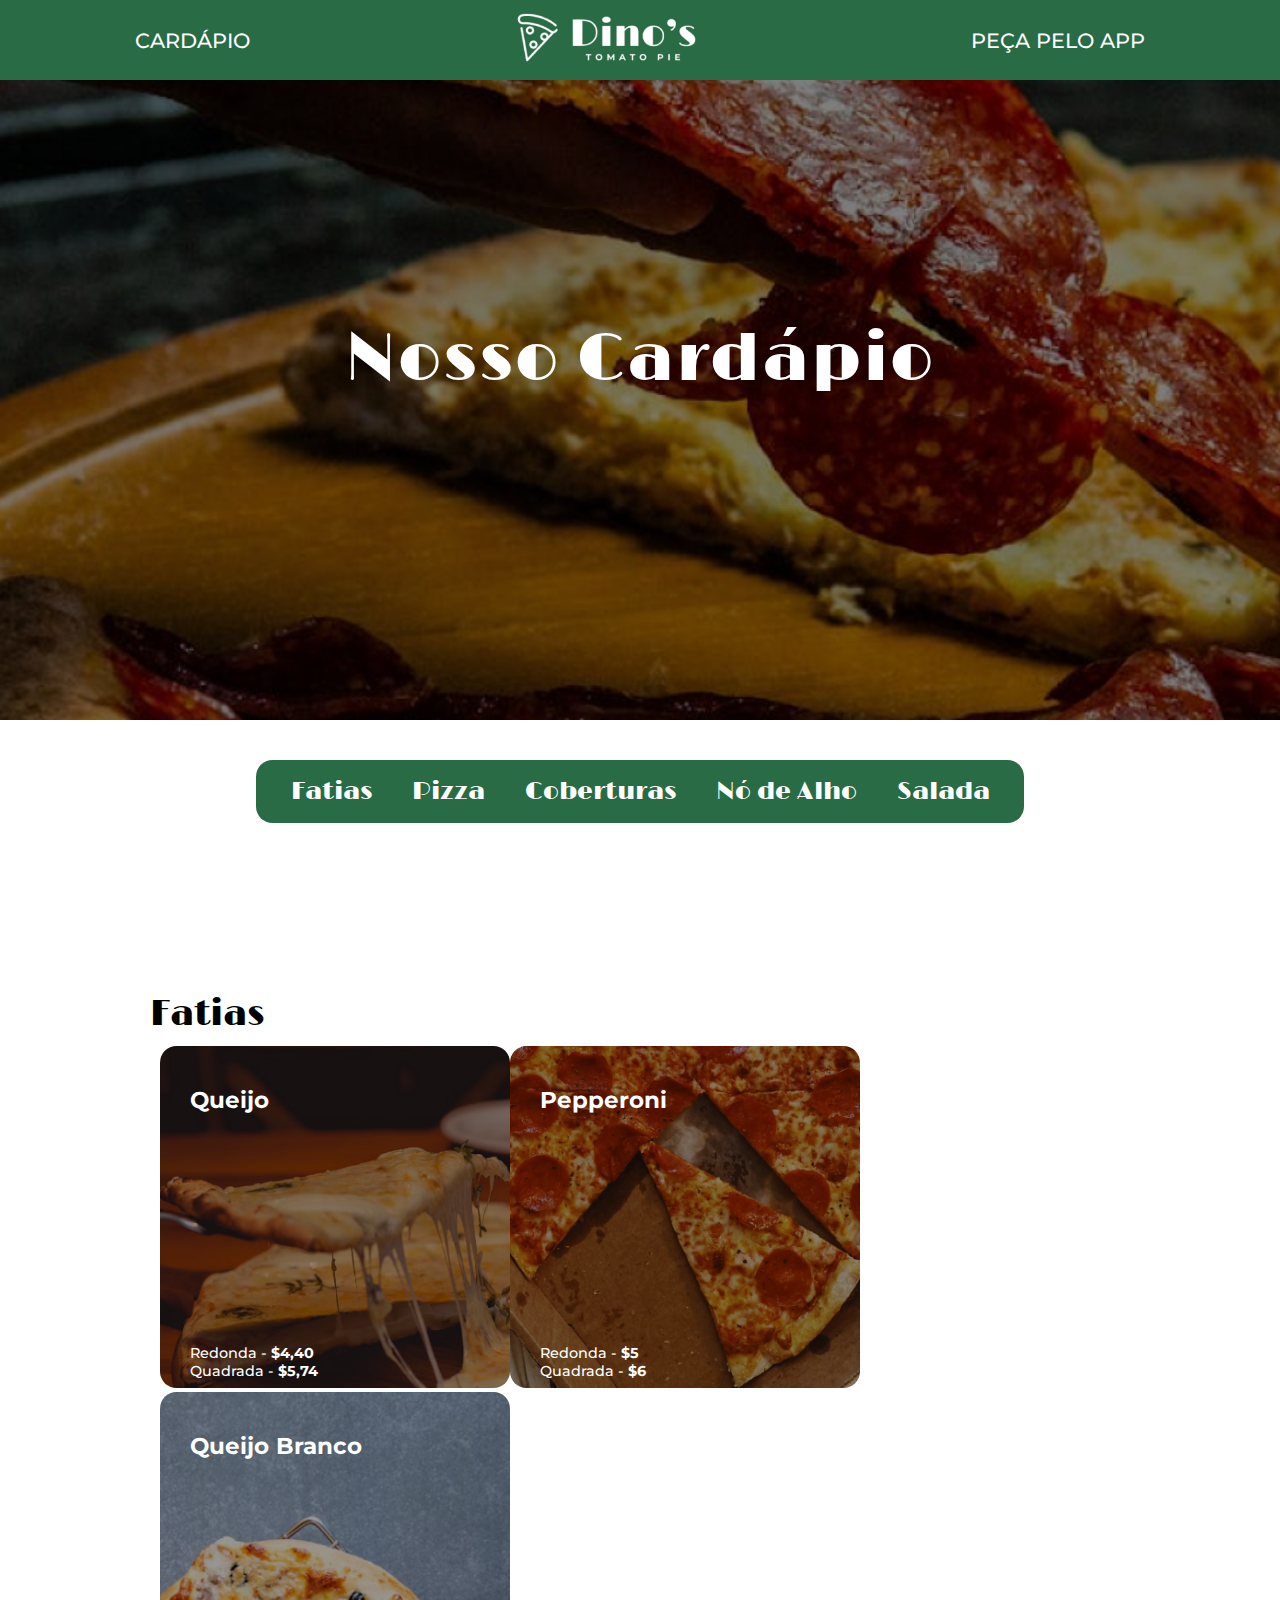
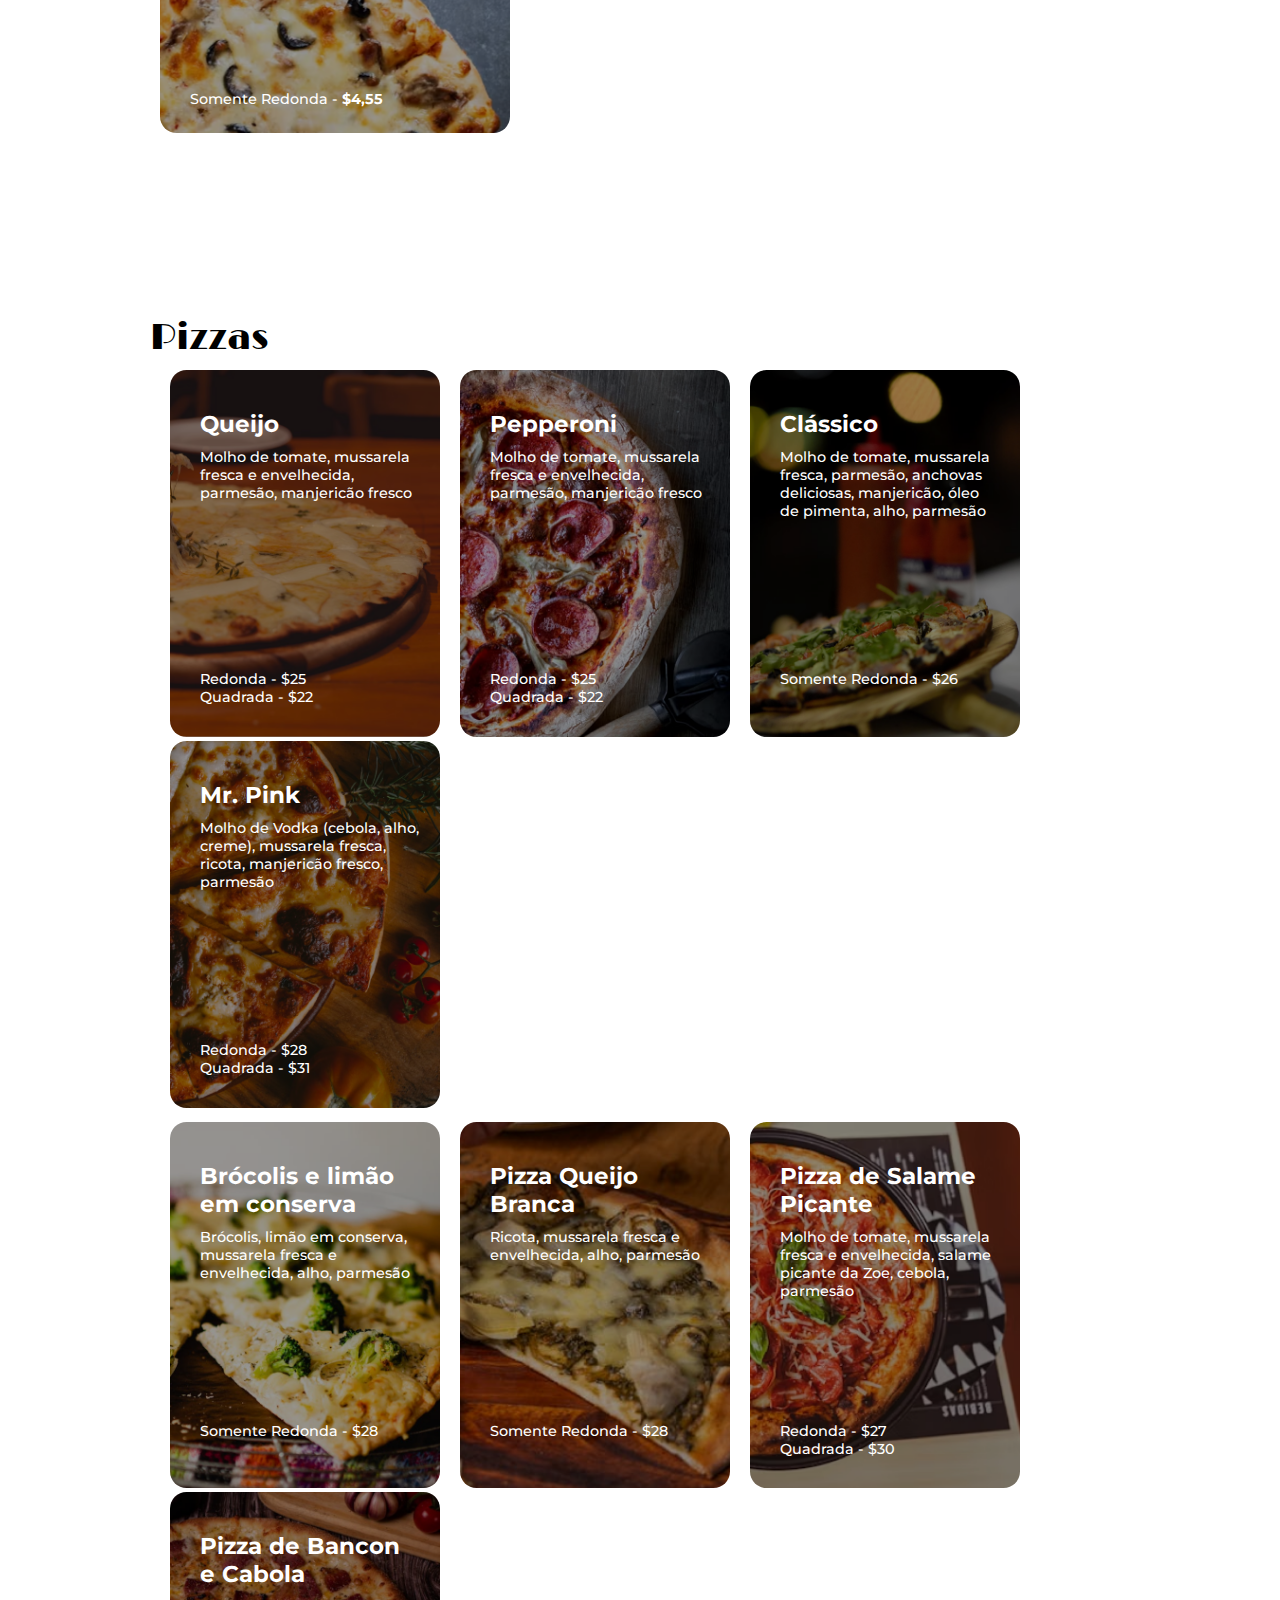
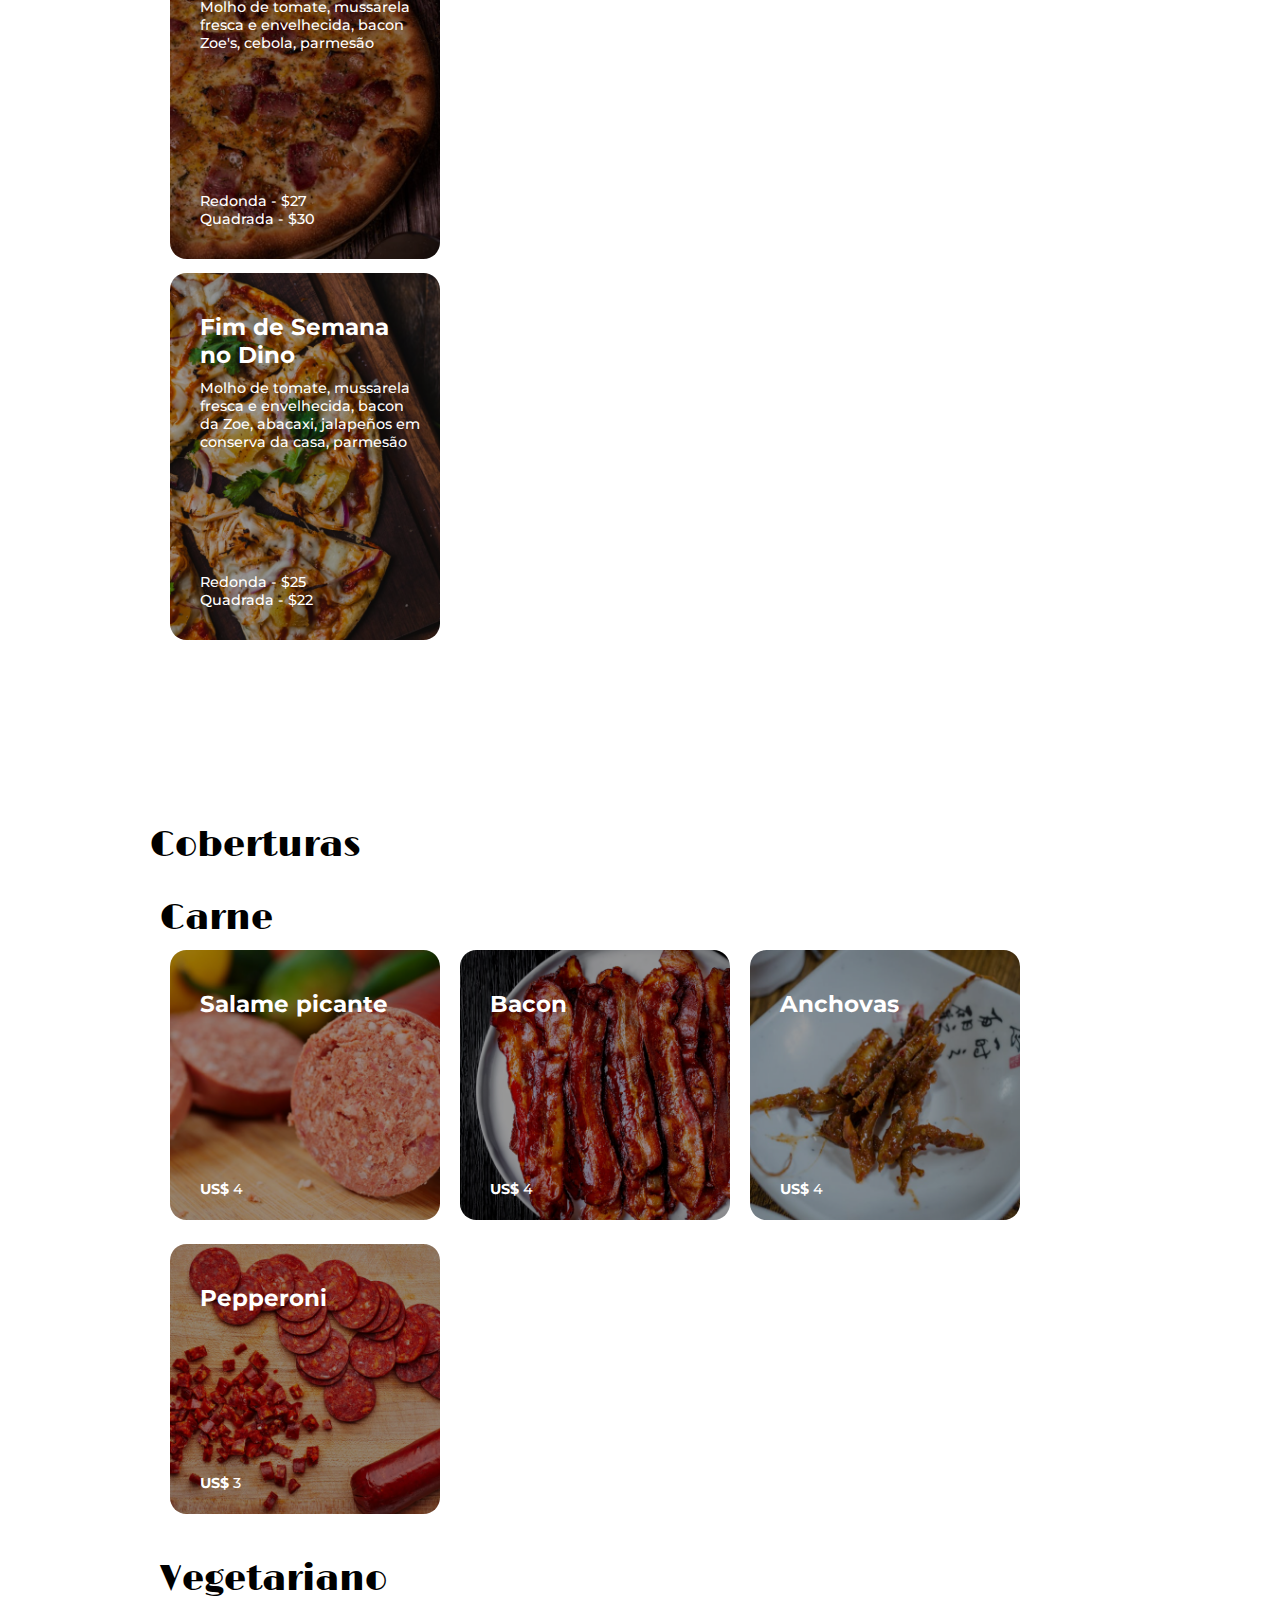
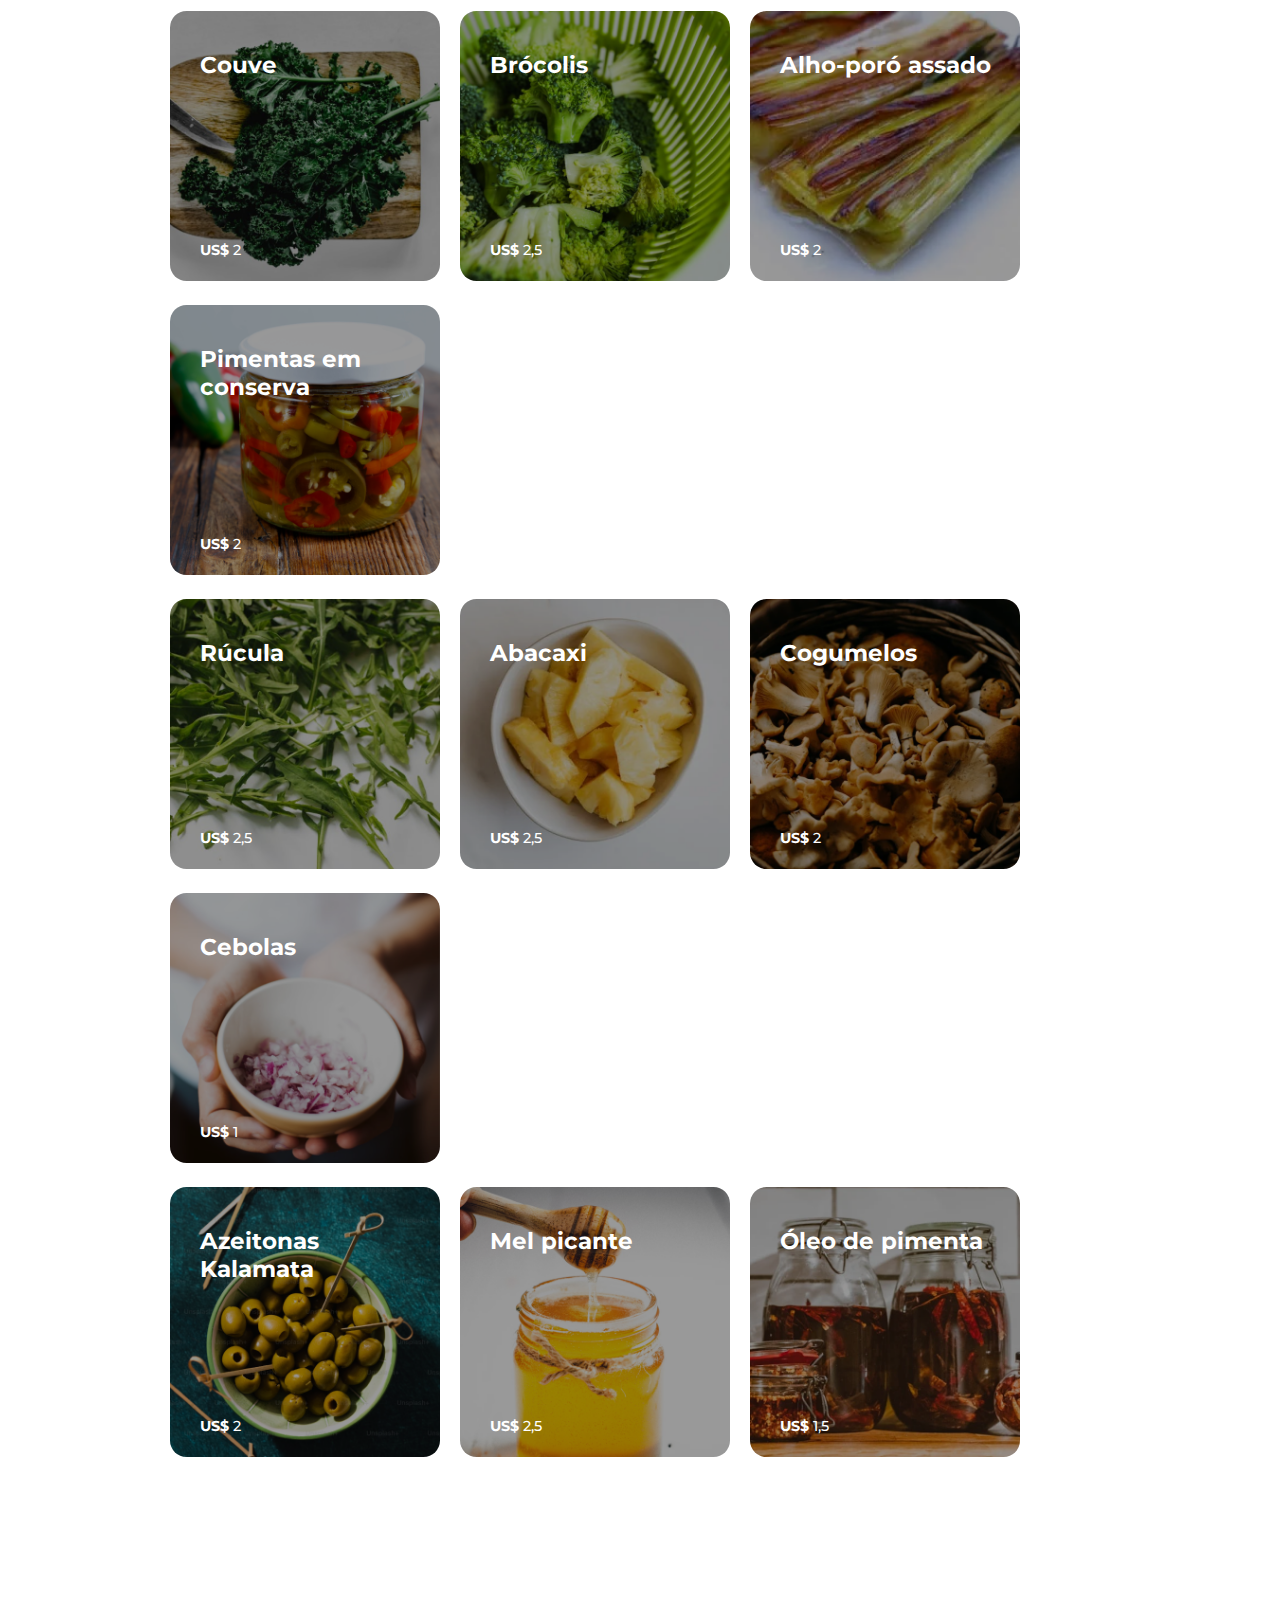
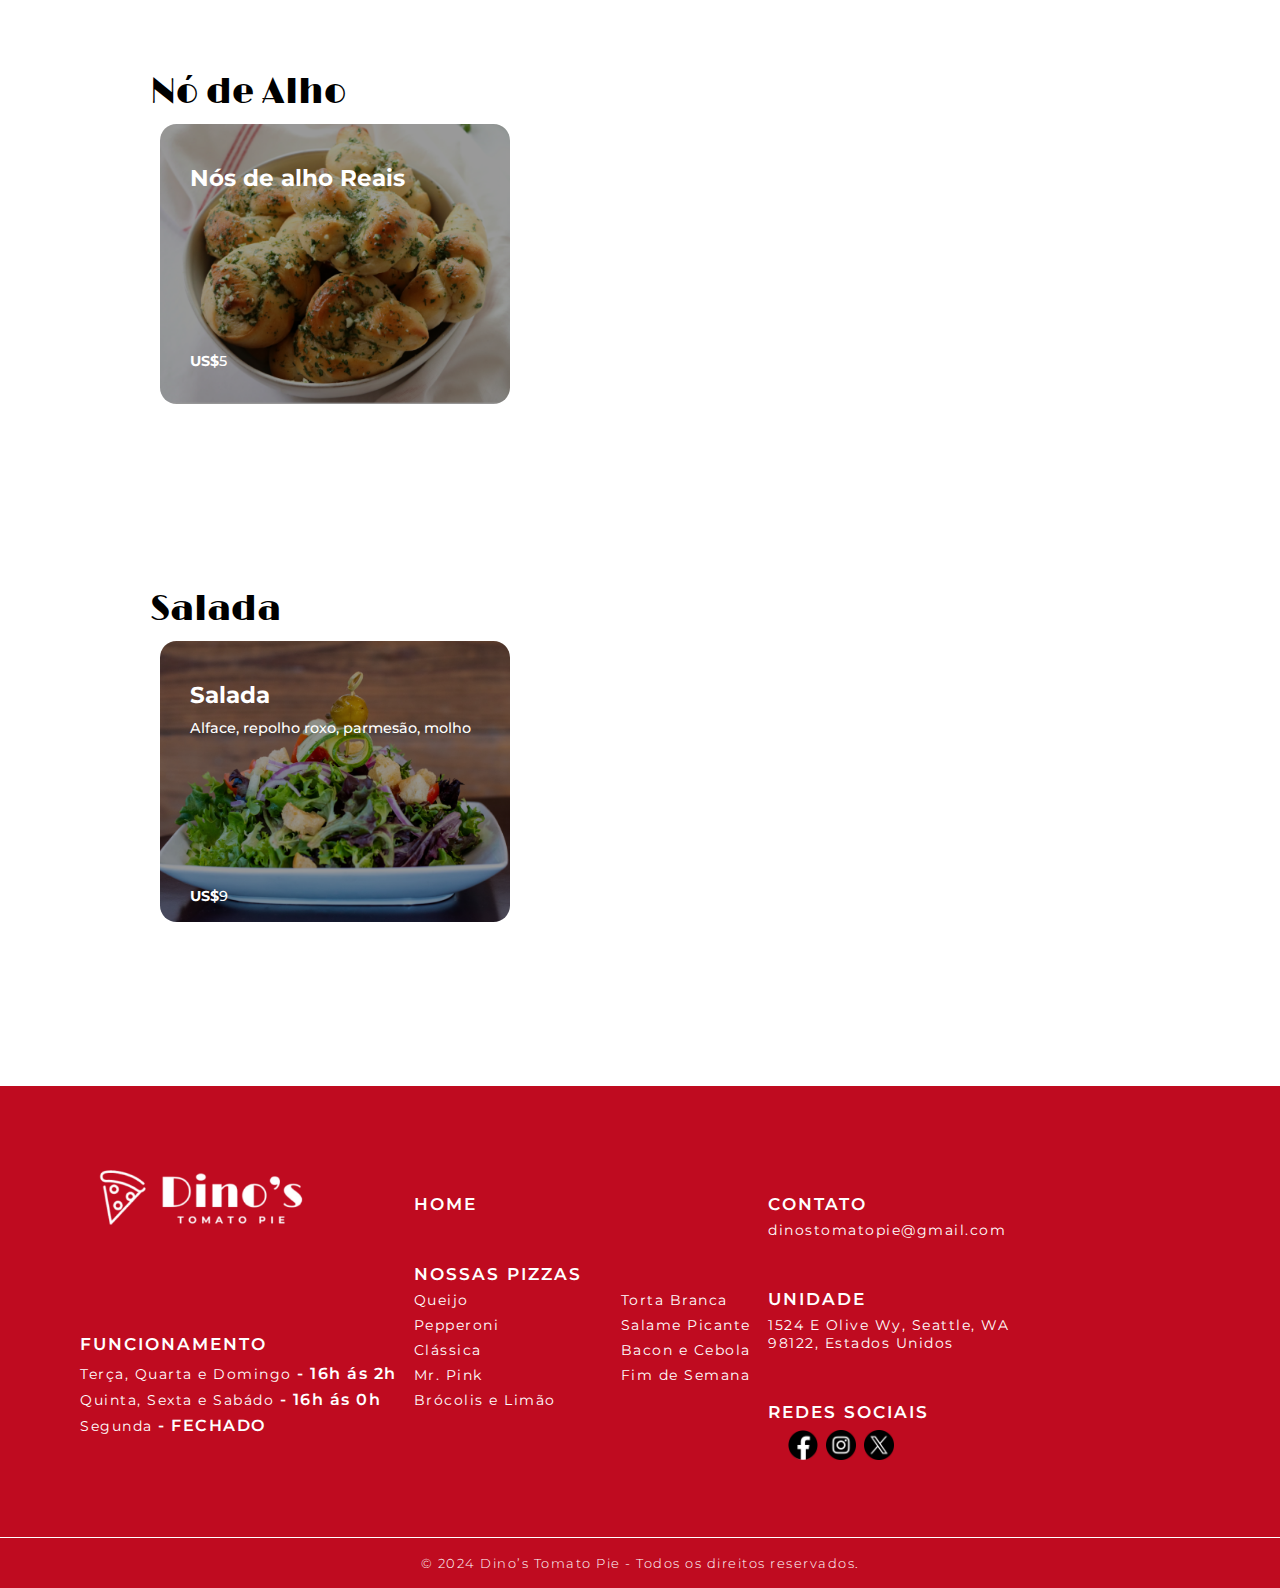
==== commit 31311ddb: "." ====
--- a/cardapio.html
+++ b/cardapio.html
@@ -19,7 +19,8 @@
                 <a href="index.html"><img src="img/logo.png" alt=""></a>
             </div>
             <div class="item">
-                <a href="https://order.online/store/dino's-tomato-pie-seattle-1085111/?delivery=true&hideModal=true">PEÇA PELO APP</a>
+                <a href="https://order.online/store/dino's-tomato-pie-seattle-1085111/?delivery=true&hideModal=true">PEÇA
+                    PELO APP</a>
             </div>
         </div>
     </header>
@@ -41,419 +42,443 @@
             </nav>
         </div>
         <section class="section" id="fatias">
-            <div class="sabores">
-                <div class="tituloSabores">
-                    <h3>Fatias</h3>
-                </div>
-                <div class="todosSaboresPrim">
-                    <div class="tiposSabores">
-                        <div class="textoSabores">
-                            <h5>Queijo</h5>
-                            <div class="baixo">
-                                <p>Redonda - <span>$4,40</span></p>
-                                <p>Quadrada - <span>$5,74</span></p>
-                            </div>
-                        </div>
-                        <div class="imgSabores">
-                            <img src="img/fatias1.png" alt="">
-                        </div>
-                    </div>
-                    <div class="tipoSabores">
-                        <div class="textoSabores">
-                            <h5>Pepperoni</h5>
-                            <div class="baixo">
-                                <p>Redonda - <span>$5</span></p>
-                                <p>Quadrada - <span>$6</span></p>
-                            </div>
-                        </div>
-                        <div class="imgSabores">
-                            <img src="img/fatias2.png" alt="">
-                        </div>
-                    </div>
-                    <div class="tiposSabores">
-                        <div class="textoSabores">
-                            <h5>Queijo Branco</h5>
-                            <div class="baixo">
-                                <p>Somente Redonda - <span>$4,55</span></p>
-                            </div>
-                        </div>
-                        <div class="imgSabores">
-                            <img src="img/fatias3.png" alt="">
+            <div class="container">
+                <div class="sabores">
+                    <div class="tituloSabores">
+                        <h3>Fatias</h3>
+                    </div>
+                    <div class="todosSaboresPrim">
+                        <div class="tiposSabores">
+                            <div class="textoSabores">
+                                <h5>Queijo</h5>
+                                <div class="baixo">
+                                    <p>Redonda - <span>$4,40</span></p>
+                                    <p>Quadrada - <span>$5,74</span></p>
+                                </div>
+                            </div>
+                            <div class="imgSabores">
+                                <img src="img/fatias1.png" alt="">
+                            </div>
+                        </div>
+                        <div class="tipoSabores">
+                            <div class="textoSabores">
+                                <h5>Pepperoni</h5>
+                                <div class="baixo">
+                                    <p>Redonda - <span>$5</span></p>
+                                    <p>Quadrada - <span>$6</span></p>
+                                </div>
+                            </div>
+                            <div class="imgSabores">
+                                <img src="img/fatias2.png" alt="">
+                            </div>
+                        </div>
+                        <div class="tiposSabores">
+                            <div class="textoSabores">
+                                <h5>Queijo Branco</h5>
+                                <div class="baixo">
+                                    <p>Somente Redonda - <span>$4,55</span></p>
+                                </div>
+                            </div>
+                            <div class="imgSabores">
+                                <img src="img/fatias3.png" alt="">
+                            </div>
                         </div>
                     </div>
                 </div>
             </div>
         </section>
         <section class="section" id="pizzas">
-            <div class="sabores">
-                <div class="tituloSabores">
-                    <h3>Pizzas</h3>
-                </div>
-                <div class="todosSabores">
-                    <div class="todosSabores1">
+            <div class="container">
+                <div class="sabores">
+                    <div class="tituloSabores">
+                        <h3>Pizzas</h3>
+                    </div>
+                    <div class="todosSabores">
+                        <div class="todosSabores1">
+                            <div class="tiposSabores">
+                                <div class="textoSabores">
+                                    <div class="tamanho">
+                                        <h5>Queijo</h5>
+                                        <p>Molho de tomate, mussarela fresca e envelhecida, parmesão, manjericão fresco
+                                        </p>
+                                    </div>
+                                    <div class="baixo">
+                                        <p>Redonda - $25</p>
+                                        <p>Quadrada - $22</p>
+                                    </div>
+                                </div>
+                                <div class="imgSabores">
+                                    <img src="img/pizza1.png" alt="">
+                                </div>
+                            </div>
+                            <div class="tiposSabores">
+                                <div class="textoSabores">
+                                    <div class="tamanho">
+                                        <h5>Pepperoni</h5>
+                                        <p>Molho de tomate, mussarela fresca e envelhecida, parmesão, manjericão fresco
+                                        </p>
+                                    </div>
+                                    <div class="baixo">
+                                        <p>Redonda - $25</p>
+                                        <p>Quadrada - $22</p>
+                                    </div>
+                                </div>
+                                <div class="imgSabores">
+                                    <img src="img/pizza2.png" alt="">
+                                </div>
+                            </div>
+                            <div class="tiposSabores">
+                                <div class="textoSabores">
+                                    <div class="tamanho">
+                                        <h5>Clássico</h5>
+                                        <p>Molho de tomate, mussarela fresca, parmesão, anchovas deliciosas, manjericão,
+                                            óleo de pimenta, alho, parmesão</p>
+                                    </div>
+                                    <div class="baixo">
+                                        <p>Somente Redonda - $26</p>
+                                    </div>
+                                </div>
+                                <div class="imgSabores">
+                                    <img src="img/pizza3.png" alt="">
+                                </div>
+                            </div>
+                            <div class="tiposSabores">
+                                <div class="textoSabores">
+                                    <div class="tamanho">
+                                        <h5>Mr. Pink</h5>
+                                        <p>Molho de Vodka (cebola, alho, creme), mussarela fresca, ricota, manjericão
+                                            fresco, parmesão</p>
+                                    </div>
+                                    <div class="baixo">
+                                        <p>Redonda - $28</p>
+                                        <p>Quadrada - $31</p>
+                                    </div>
+                                </div>
+                                <div class="imgSabores">
+                                    <img src="img/pizza4.png" alt="">
+                                </div>
+                            </div>
+                        </div>
+                        <div class="todosSabores2">
+                            <div class="tiposSabores">
+                                <div class="textoSabores">
+                                    <div class="tamanho">
+                                        <h5>Brócolis e limão em conserva</h5>
+                                        <p>Brócolis, limão em conserva, mussarela fresca e envelhecida, alho, parmesão
+                                        </p>
+                                    </div>
+                                    <div class="baixo">
+                                        <p>Somente Redonda - $28</p>
+                                    </div>
+                                </div>
+                                <div class="imgSabores">
+                                    <img src="img/pizza5.png" alt="">
+                                </div>
+                            </div>
+                            <div class="tiposSabores">
+                                <div class="textoSabores">
+                                    <div class="tamanho">
+                                        <h5>Pizza Queijo Branca</h5>
+                                        <p>Ricota, mussarela fresca e envelhecida, alho, parmesão</p>
+                                    </div>
+                                    <div class="baixo">
+                                        <p>Somente Redonda - $28</p>
+                                    </div>
+                                </div>
+                                <div class="imgSabores">
+                                    <img src="img/pizza6.png" alt="">
+                                </div>
+                            </div>
+                            <div class="tiposSabores">
+                                <div class="textoSabores">
+                                    <div class="tamanho">
+                                        <h5>Pizza de Salame Picante</h5>
+                                        <p>Molho de tomate, mussarela fresca e envelhecida, salame picante da Zoe,
+                                            cebola, parmesão</p>
+                                    </div>
+                                    <div class="baixo">
+                                        <p>Redonda - $27</p>
+                                        <p>Quadrada - $30</p>
+                                    </div>
+                                </div>
+                                <div class="imgSabores">
+                                    <img src="img/pizza7.png" alt="">
+                                </div>
+                            </div>
+                            <div class="tiposSabores">
+                                <div class="textoSabores">
+                                    <div class="tamanho">
+                                        <h5>Pizza de Bancon e Cabola</h5>
+                                        <p>Molho de tomate, mussarela fresca e envelhecida, bacon Zoe's, cebola,
+                                            parmesão</p>
+                                    </div>
+                                    <div class="baixo">
+                                        <p>Redonda - $27</p>
+                                        <p>Quadrada - $30</p>
+                                    </div>
+                                </div>
+                                <div class="imgSabores">
+                                    <img src="img/pizza8.png" alt="">
+                                </div>
+                            </div>
+                        </div>
+                        <div class="todosSabores3">
+                            <div class="tiposSabores">
+                                <div class="textoSabores">
+                                    <div class="tamanho">
+                                        <h5>Fim de Semana no Dino</h5>
+                                        <p>Molho de tomate, mussarela fresca e envelhecida, bacon da Zoe, abacaxi,
+                                            jalapeños em conserva da casa, parmesão</p>
+                                    </div>
+                                    <div class="baixo">
+                                        <p>Redonda - $25</p>
+                                        <p>Quadrada - $22</p>
+                                    </div>
+                                </div>
+                                <div class="imgSabores">
+                                    <img src="img/pizza9.png" alt="">
+                                </div>
+                            </div>
+                        </div>
+                    </div>
+                </div>
+            </div>
+        </section>
+        <section class="section" id="coberturas">
+            <div class="container">
+                <div class="tudoCoberturas">
+                    <div class="tituloSabores">
+                        <h3>Coberturas</h3>
+                    </div>
+                    <div class="doisTipos">
+                        <div class="tituloSabores">
+                            <h3>Carne</h3>
+                        </div>
+        
+                        <div class="todasCoberturas">
+                            <div class="tiposSabores">
+                                <div class="textoSabores">
+                                    <h5>Salame picante</h5>
+                                    <div class="baixoCob">
+                                        <p><span>US$</span> 4</p>
+                                    </div>
+                                </div>
+                                <div class="imgSabores">
+                                    <img src="img/carne1.png" alt="">
+                                </div>
+                            </div>
+                            <div class="tiposSabores">
+                                <div class="textoSabores">
+                                    <h5>Bacon</h5>
+                                    <div class="baixoCob">
+                                        <p><span>US$</span> 4</p>
+                                    </div>
+                                </div>
+                                <div class="imgSabores">
+                                    <img src="img/carne2.png" alt="">
+                                </div>
+                            </div>
+                            <div class="tiposSabores">
+                                <div class="textoSabores">
+                                    <h5>Anchovas</h5>
+                                    <div class="baixoCob">
+                                        <p><span>US$</span> 4</p>
+                                    </div>
+                                </div>
+                                <div class="imgSabores">
+                                    <img src="img/carne3.png" alt="">
+                                </div>
+                            </div>
+                            <div class="tiposSabores">
+                                <div class="textoSabores">
+                                    <h5>Pepperoni</h5>
+                                    <div class="baixoCob">
+                                        <p><span>US$</span> 3</p>
+                                    </div>
+                                </div>
+                                <div class="imgSabores">
+                                    <img src="img/carne4.png" alt="">
+                                </div>
+                            </div>
+                        </div>
+                    </div>
+                    <div class="doisTipos">
+                        <div class="tituloSabores">
+                            <h3>Vegetariano</h3>
+                        </div>
+        
+                        <div class="todasCoberturas">
+                            <div class="tiposSabores">
+                                <div class="textoSabores">
+                                    <h5>Couve</h5>
+                                    <div class="baixoCob">
+                                        <p><span>US$</span> 2</p>
+                                    </div>
+                                </div>
+                                <div class="imgSabores">
+                                    <img src="img/vegen01.png" alt="">
+                                </div>
+                            </div>
+                            <div class="tiposSabores">
+                                <div class="textoSabores">
+                                    <h5>Brócolis</h5>
+                                    <div class="baixoCob">
+                                        <p><span>US$</span> 2,5</p>
+                                    </div>
+                                </div>
+                                <div class="imgSabores">
+                                    <img src="img/vegen02.png" alt="">
+                                </div>
+                            </div>
+                            <div class="tiposSabores">
+                                <div class="textoSabores">
+                                    <h5>Alho-poró assado</h5>
+                                    <div class="baixoCob">
+                                        <p><span>US$</span> 2</p>
+                                    </div>
+                                </div>
+                                <div class="imgSabores">
+                                    <img src="img/vegen03.png" alt="">
+                                </div>
+                            </div>
+                            <div class="tiposSabores">
+                                <div class="textoSabores">
+                                    <h5>Pimentas em conserva</h5>
+                                    <div class="baixoCob">
+                                        <p><span>US$</span> 2</p>
+                                    </div>
+                                </div>
+                                <div class="imgSabores">
+                                    <img src="img/vegen04.png" alt="">
+                                </div>
+                            </div>
+                        </div>
+                        <div class="todasCoberturas">
+                            <div class="tiposSabores">
+                                <div class="textoSabores">
+                                    <h5>Rúcula</h5>
+                                    <div class="baixoCob">
+                                        <p><span>US$</span> 2,5</p>
+                                    </div>
+                                </div>
+                                <div class="imgSabores">
+                                    <img src="img/vegen05.png" alt="">
+                                </div>
+                            </div>
+                            <div class="tiposSabores">
+                                <div class="textoSabores">
+                                    <h5>Abacaxi</h5>
+                                    <div class="baixoCob">
+                                        <p><span>US$</span> 2,5</p>
+                                    </div>
+                                </div>
+                                <div class="imgSabores">
+                                    <img src="img/vegen06.png" alt="">
+                                </div>
+                            </div>
+                            <div class="tiposSabores">
+                                <div class="textoSabores">
+                                    <h5>Cogumelos</h5>
+                                    <div class="baixoCob">
+                                        <p><span>US$</span> 2</p>
+                                    </div>
+                                </div>
+                                <div class="imgSabores">
+                                    <img src="img/vegen07.png" alt="">
+                                </div>
+                            </div>
+                            <div class="tiposSabores">
+                                <div class="textoSabores">
+                                    <h5>Cebolas</h5>
+                                    <div class="baixoCob">
+                                        <p><span>US$</span> 1</p>
+                                    </div>
+                                </div>
+                                <div class="imgSabores">
+                                    <img src="img/vegen08.png" alt="">
+                                </div>
+                            </div>
+                        </div>
+                        <div class="todasCoberturas">
+                            <div class="tiposSabores">
+                                <div class="textoSabores">
+                                    <h5>Azeitonas Kalamata</h5>
+                                    <div class="baixoCob">
+                                        <p><span>US$</span> 2</p>
+                                    </div>
+                                </div>
+                                <div class="imgSabores">
+                                    <img src="img/vegen09.png" alt="">
+                                </div>
+                            </div>
+                            <div class="tiposSabores">
+                                <div class="textoSabores">
+                                    <h5>Mel picante</h5>
+                                    <div class="baixoCob">
+                                        <p><span>US$</span> 2,5</p>
+                                    </div>
+                                </div>
+                                <div class="imgSabores">
+                                    <img src="img/vegen10.png" alt="">
+                                </div>
+                            </div>
+                            <div class="tiposSabores">
+                                <div class="textoSabores">
+                                    <h5>Óleo de pimenta</h5>
+                                    <div class="baixoCob">
+                                        <p><span>US$</span> 1,5</p>
+                                    </div>
+                                </div>
+                                <div class="imgSabores">
+                                    <img src="img/vegen11.png" alt="">
+                                </div>
+                            </div>
+                        </div>
+                    </div>
+                </div>
+            </div>
+        </section>
+        <section class="section" id="alho">
+            <div class="container">
+                <div class="alho">
+                    <div class="tituloSabores">
+                        <h3>Nó de Alho</h3>
+                    </div>
+                    <div class="todosSaboresPrim">
                         <div class="tiposSabores">
                             <div class="textoSabores">
-                                <div class="tamanho">
-                                    <h5>Queijo</h5>
-                                    <p>Molho de tomate, mussarela fresca e envelhecida, parmesão, manjericão fresco</p>
-                                </div>
-                                <div class="baixo">
-                                    <p>Redonda - $25</p>
-                                    <p>Quadrada - $22</p>
+                                <h5>Nós de alho Reais</h5>
+                                <div class="baixoCob">
+                                    <p><span>US$</span>5</p>
                                 </div>
                             </div>
                             <div class="imgSabores">
-                                <img src="img/pizza1.png" alt="">
-                            </div>
-                        </div>
-                        <div class="tiposSabores">
-                            <div class="textoSabores">
-                                <div class="tamanho">
-                                    <h5>Pepperoni</h5>
-                                    <p>Molho de tomate, mussarela fresca e envelhecida, parmesão, manjericão fresco</p>
-                                </div>
-                                <div class="baixo">
-                                    <p>Redonda - $25</p>
-                                    <p>Quadrada - $22</p>
-                                </div>
-                            </div>
-                            <div class="imgSabores">
-                                <img src="img/pizza2.png" alt="">
-                            </div>
-                        </div>
-                        <div class="tiposSabores">
-                            <div class="textoSabores">
-                                <div class="tamanho">
-                                    <h5>Clássico</h5>
-                                    <p>Molho de tomate, mussarela fresca, parmesão, anchovas deliciosas, manjericão, óleo de pimenta, alho, parmesão</p>
-                                </div>
-                                <div class="baixo">
-                                    <p>Somente Redonda - $26</p>
-                                </div>
-                            </div>
-                            <div class="imgSabores">
-                                <img src="img/pizza3.png" alt="">
-                            </div>
-                        </div>
-                        <div class="tiposSabores">
-                            <div class="textoSabores">
-                                <div class="tamanho">
-                                    <h5>Mr. Pink</h5>
-                                    <p>Molho de Vodka (cebola, alho, creme), mussarela fresca, ricota, manjericão fresco, parmesão</p>
-                                </div>
-                                <div class="baixo">
-                                    <p>Redonda - $28</p>
-                                    <p>Quadrada - $31</p>
-                                </div>
-                            </div>
-                            <div class="imgSabores">
-                                <img src="img/pizza4.png" alt="">
-                            </div>
-                        </div>
-                    </div>
-                    <div class="todosSabores2">
-                        <div class="tiposSabores">
-                            <div class="textoSabores">
-                                <div class="tamanho">
-                                    <h5>Brócolis e limão em conserva</h5>
-                                    <p>Brócolis, limão em conserva, mussarela fresca e envelhecida, alho, parmesão</p>
-                                </div>
-                                <div class="baixo">
-                                    <p>Somente Redonda - $28</p>
-                                </div>
-                            </div>
-                            <div class="imgSabores">
-                                <img src="img/pizza5.png" alt="">
-                            </div>
-                        </div>
-                        <div class="tiposSabores">
-                            <div class="textoSabores">
-                                <div class="tamanho">
-                                    <h5>Pizza Queijo Branca</h5>
-                                    <p>Ricota, mussarela fresca e envelhecida, alho, parmesão</p>
-                                </div>
-                                <div class="baixo">
-                                    <p>Somente Redonda - $28</p>
-                                </div>
-                            </div>
-                            <div class="imgSabores">
-                                <img src="img/pizza6.png" alt="">
-                            </div>
-                        </div>
-                        <div class="tiposSabores">
-                            <div class="textoSabores">
-                                <div class="tamanho">
-                                    <h5>Pizza de Salame Picante</h5>
-                                    <p>Molho de tomate, mussarela fresca e envelhecida, salame picante da Zoe, cebola, parmesão</p>
-                                </div>
-                                <div class="baixo">
-                                    <p>Redonda - $27</p>
-                                    <p>Quadrada - $30</p>
-                                </div>
-                            </div>
-                            <div class="imgSabores">
-                                <img src="img/pizza7.png" alt="">
-                            </div>
-                        </div>
-                        <div class="tiposSabores">
-                            <div class="textoSabores">
-                                <div class="tamanho">
-                                    <h5>Pizza de Bancon e Cabola</h5>
-                                    <p>Molho de tomate, mussarela fresca e envelhecida, bacon Zoe's, cebola, parmesão</p>
-                                </div>
-                                <div class="baixo">
-                                    <p>Redonda - $27</p>
-                                    <p>Quadrada - $30</p>
-                                </div>
-                            </div>
-                            <div class="imgSabores">
-                                <img src="img/pizza8.png" alt="">
-                            </div>
-                        </div>
-                    </div>
-                    <div class="todosSabores3">
-                        <div class="tiposSabores">
-                            <div class="textoSabores">
-                                <div class="tamanho">
-                                    <h5>Fim de Semana no Dino</h5>
-                                    <p>Molho de tomate, mussarela fresca e envelhecida, bacon da Zoe, abacaxi, jalapeños em conserva da casa, parmesão</p>
-                                </div>
-                                <div class="baixo">
-                                    <p>Redonda - $25</p>
-                                    <p>Quadrada - $22</p>
-                                </div>
-                            </div>
-                            <div class="imgSabores">
-                                <img src="img/pizza9.png" alt="">
-                            </div>
-                        </div>
-                    </div>
-                </div>
-            </div>
-        </section>
-        <section class="section" id="coberturas">
-            <div class="tituloSabores">
-                <h3>Coberturas</h3>
-            </div>
-            <div class="doisTipos">
-                <div class="tituloSabores">
-                    <h3>Carne</h3>
-                </div>
-
-                <div class="todasCoberturas">
-                    <div class="tiposSabores">
-                        <div class="textoSabores">
-                            <h5>Salame picante</h5>
-                            <div class="baixoCob">
-                                <p><span>US$</span> 4</p>
-                            </div>
-                        </div>
-                        <div class="imgSabores">
-                            <img src="img/carne1.png" alt="">
-                        </div>
-                    </div>
-                    <div class="tiposSabores">
-                        <div class="textoSabores">
-                            <h5>Bacon</h5>
-                            <div class="baixoCob">
-                                <p><span>US$</span> 4</p>
-                            </div>
-                        </div>
-                        <div class="imgSabores">
-                            <img src="img/carne2.png" alt="">
-                        </div>
-                    </div>
-                    <div class="tiposSabores">
-                        <div class="textoSabores">
-                            <h5>Anchovas</h5>
-                            <div class="baixoCob">
-                                <p><span>US$</span> 4</p>
-                            </div>
-                        </div>
-                        <div class="imgSabores">
-                            <img src="img/carne3.png" alt="">
-                        </div>
-                    </div>
-                    <div class="tiposSabores">
-                        <div class="textoSabores">
-                            <h5>Pepperoni</h5>
-                            <div class="baixoCob">
-                                <p><span>US$</span> 3</p>
-                            </div>
-                        </div>
-                        <div class="imgSabores">
-                            <img src="img/carne4.png" alt="">
-                        </div>
-                    </div>
-                </div>
-            </div>
-            <div class="doisTipos">
-                <div class="tituloSabores">
-                    <h3>Vegetariano</h3>
-                </div>
-
-                <div class="todasCoberturas">
-                    <div class="tiposSabores">
-                        <div class="textoSabores">
-                            <h5>Couve</h5>
-                            <div class="baixoCob">
-                                <p><span>US$</span> 2</p>
-                            </div>
-                        </div>
-                        <div class="imgSabores">
-                            <img src="img/vegen01.png" alt="">
-                        </div>
-                    </div>
-                    <div class="tiposSabores">
-                        <div class="textoSabores">
-                            <h5>Brócolis</h5>
-                            <div class="baixoCob">
-                                <p><span>US$</span> 2,5</p>
-                            </div>
-                        </div>
-                        <div class="imgSabores">
-                            <img src="img/vegen02.png" alt="">
-                        </div>
-                    </div>
-                    <div class="tiposSabores">
-                        <div class="textoSabores">
-                            <h5>Alho-poró assado</h5>
-                            <div class="baixoCob">
-                                <p><span>US$</span> 2</p>
-                            </div>
-                        </div>
-                        <div class="imgSabores">
-                            <img src="img/vegen03.png" alt="">
-                        </div>
-                    </div>
-                    <div class="tiposSabores">
-                        <div class="textoSabores">
-                            <h5>Pimentas em conserva</h5>
-                            <div class="baixoCob">
-                                <p><span>US$</span> 2</p>
-                            </div>
-                        </div>
-                        <div class="imgSabores">
-                            <img src="img/vegen04.png" alt="">
-                        </div>
-                    </div>
-                </div>
-                <div class="todasCoberturas">
-                    <div class="tiposSabores">
-                        <div class="textoSabores">
-                            <h5>Rúcula</h5>
-                            <div class="baixoCob">
-                                <p><span>US$</span> 2,5</p>
-                            </div>
-                        </div>
-                        <div class="imgSabores">
-                            <img src="img/vegen05.png" alt="">
-                        </div>
-                    </div>
-                    <div class="tiposSabores">
-                        <div class="textoSabores">
-                            <h5>Abacaxi</h5>
-                            <div class="baixoCob">
-                                <p><span>US$</span> 2,5</p>
-                            </div>
-                        </div>
-                        <div class="imgSabores">
-                            <img src="img/vegen06.png" alt="">
-                        </div>
-                    </div>
-                    <div class="tiposSabores">
-                        <div class="textoSabores">
-                            <h5>Cogumelos</h5>
-                            <div class="baixoCob">
-                                <p><span>US$</span> 2</p>
-                            </div>
-                        </div>
-                        <div class="imgSabores">
-                            <img src="img/vegen07.png" alt="">
-                        </div>
-                    </div>
-                    <div class="tiposSabores">
-                        <div class="textoSabores">
-                            <h5>Cebolas</h5>
-                            <div class="baixoCob">
-                                <p><span>US$</span> 1</p>
-                            </div>
-                        </div>
-                        <div class="imgSabores">
-                            <img src="img/vegen08.png" alt="">
-                        </div>
-                    </div>
-                </div>
-                <div class="todasCoberturas">
-                    <div class="tiposSabores">
-                        <div class="textoSabores">
-                            <h5>Azeitonas Kalamata</h5>
-                            <div class="baixoCob">
-                                <p><span>US$</span> 2</p>
-                            </div>
-                        </div>
-                        <div class="imgSabores">
-                            <img src="img/vegen09.png" alt="">
-                        </div>
-                    </div>
-                    <div class="tiposSabores">
-                        <div class="textoSabores">
-                            <h5>Mel picante</h5>
-                            <div class="baixoCob">
-                                <p><span>US$</span> 2,5</p>
-                            </div>
-                        </div>
-                        <div class="imgSabores">
-                            <img src="img/vegen10.png" alt="">
-                        </div>
-                    </div>
-                    <div class="tiposSabores">
-                        <div class="textoSabores">
-                            <h5>Óleo de pimenta</h5>
-                            <div class="baixoCob">
-                                <p><span>US$</span> 1,5</p>
-                            </div>
-                        </div>
-                        <div class="imgSabores">
-                            <img src="img/vegen11.png" alt="">
-                        </div>
-                    </div>
-                </div>
-            </div>
-        </section>
-        <section class="section" id="alho">
-            <div class="tituloSabores">
-                <h3>Nó de Alho</h3>
-            </div>
-            <div class="todosSaboresPrim">
-                <div class="tiposSabores">
-                    <div class="textoSabores">
-                        <h5>Nós de alho Reais</h5>
-                        <div class="baixoCob">
-                            <p><span>US$</span>5</p>
-                        </div>
-                    </div>
-                    <div class="imgSabores">
-                        <img src="img/alho1.png" alt="">
+                                <img src="img/alho1.png" alt="">
+                            </div>
+                        </div>
                     </div>
                 </div>
             </div>
         </section>
         <section class="section" id="salada">
-            <div class="tituloSabores">
-                <h3>Salada</h3>
-            </div>
-            <div class="todosSaboresPrim">
-                <div class="tiposSabores">
-                    <div class="textoSabores2">
-                        <h5>Salada</h5>
-                        <p>Alface, repolho roxo, parmesão, molho</p>
-                        <div class="baixoCob">
-                            <p><span>US$</span>9</p>
-                        </div>
-                    </div>
-                    <div class="imgSabores">
-                        <img src="img/salada.png" alt="">
+            <div class="container">
+                <div class="salada">
+                    <div class="tituloSabores">
+                        <h3>Salada</h3>
+                    </div>
+                    <div class="todosSaboresPrim">
+                        <div class="tiposSabores">
+                            <div class="textoSabores2">
+                                <h5>Salada</h5>
+                                <p>Alface, repolho roxo, parmesão, molho</p>
+                                <div class="baixoCob">
+                                    <p><span>US$</span>9</p>
+                                </div>
+                            </div>
+                            <div class="imgSabores">
+                                <img src="img/salada.png" alt="">
+                            </div>
+                        </div>
                     </div>
                 </div>
             </div>
@@ -462,7 +487,7 @@
     <footer id="footer">
         <div class="colunas">
             <div class="coluna1">
-                <a href="#header">
+                <a href="index.html">
                     <div class="logo">
                         <img src="img/logo.png" alt="logo" class="logoIMG">
                     </div>
@@ -477,7 +502,7 @@
                 </div>
             </div>
             <div class="coluna2">
-                <a href="#topo">
+                <a href="index.html">
                     <div class="home">
                         <p class="titulo">HOME</p>
                     </div>
@@ -513,9 +538,12 @@
                 <div class="redes">
                     <p class="titulo">REDES SOCIAIS</p>
                     <div class="imagensRedes">
-                        <a href="https://www.facebook.com/Dinostomatopie/"><img src="img/facebook.png" alt="facebook" class="redesIMG"></a>
-                        <a href="https://www.instagram.com/dinosseattle/"><img src="img/instagram.png" alt="instagram" class="redesIMG"></a>
-                        <a href="https://twitter.com/dinostomatopie"><img src="img/twitter.png" alt="twitter" class="redesIMG"></a>
+                        <a href="https://www.facebook.com/Dinostomatopie/"><img src="img/facebook.png" alt="facebook"
+                                class="redesIMG"></a>
+                        <a href="https://www.instagram.com/dinosseattle/"><img src="img/instagram.png" alt="instagram"
+                                class="redesIMG"></a>
+                        <a href="https://twitter.com/dinostomatopie"><img src="img/twitter.png" alt="twitter"
+                                class="redesIMG"></a>
                     </div>
                 </div>
             </div>
--- a/cardapio.css
+++ b/cardapio.css
@@ -9,6 +9,11 @@
 a {
     text-decoration: none;
 }
+
+html {
+    scroll-behavior: smooth;
+}
+  
 /* FONTES */
 @font-face {
     font-family: 'Montserrat';
@@ -59,11 +64,8 @@
     justify-content: center;
 }
 
-.section {
-    margin: 0 130px;
-}
-
-.section {
+.container {
+    margin: 0 150px;
     padding-top: 170px;
 }
 
@@ -96,7 +98,6 @@
     margin: 8px 20px;
 }
 
-
 h3 {
     font: 400 35px 'Limelight', sans-serif;
 }
@@ -120,18 +121,22 @@
 .todosSaboresPrim {
     display: flex;
     align-items: center;
+    margin: 0 40px;
     justify-content: space-between;
-    margin: 0 40px;
 }
 
 .todosSabores1, .todosSabores2, .todosSabores3, .todosSaboresPrim {
     display: flex;
-    justify-content: space-between;
+    justify-content: flex-start;
     margin: 10px;
     flex-wrap: wrap;
     flex-grow: 4;
 }
 
+#pizzas .tiposSabores {
+    margin: 0 10px;
+}
+
 #coberturas .todasCoberturas {
     display: flex;
     flex-wrap: wrap;
@@ -139,6 +144,10 @@
 
 #coberturas .todasCoberturas .tiposSabores {
     margin: 10px;
+}
+
+#coberturas .imgSabores img {
+    width: 270px;
 }
 
 .doisTipos {
@@ -188,6 +197,8 @@
     width: 350px;
 }
 
+/* RODAPÉ */
+
 footer{
     background-color: #BF0B20;
     color: white;
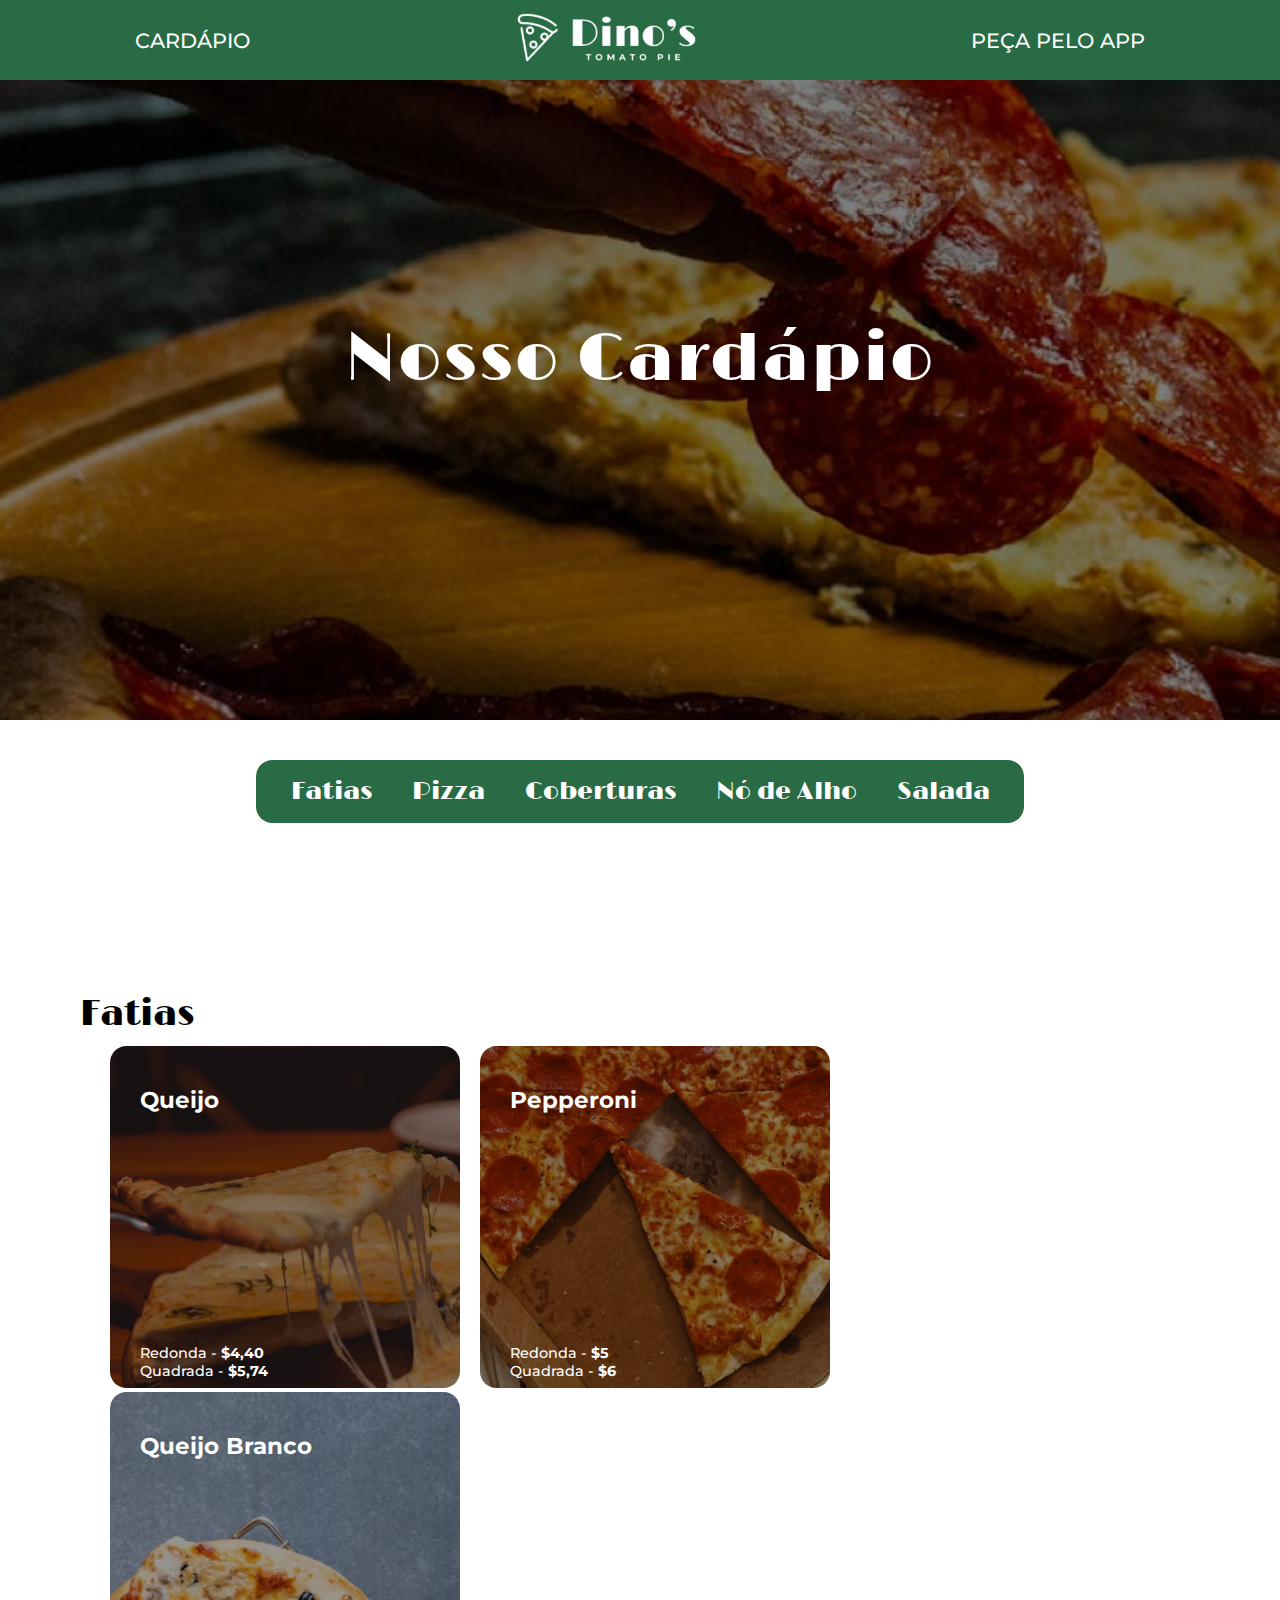
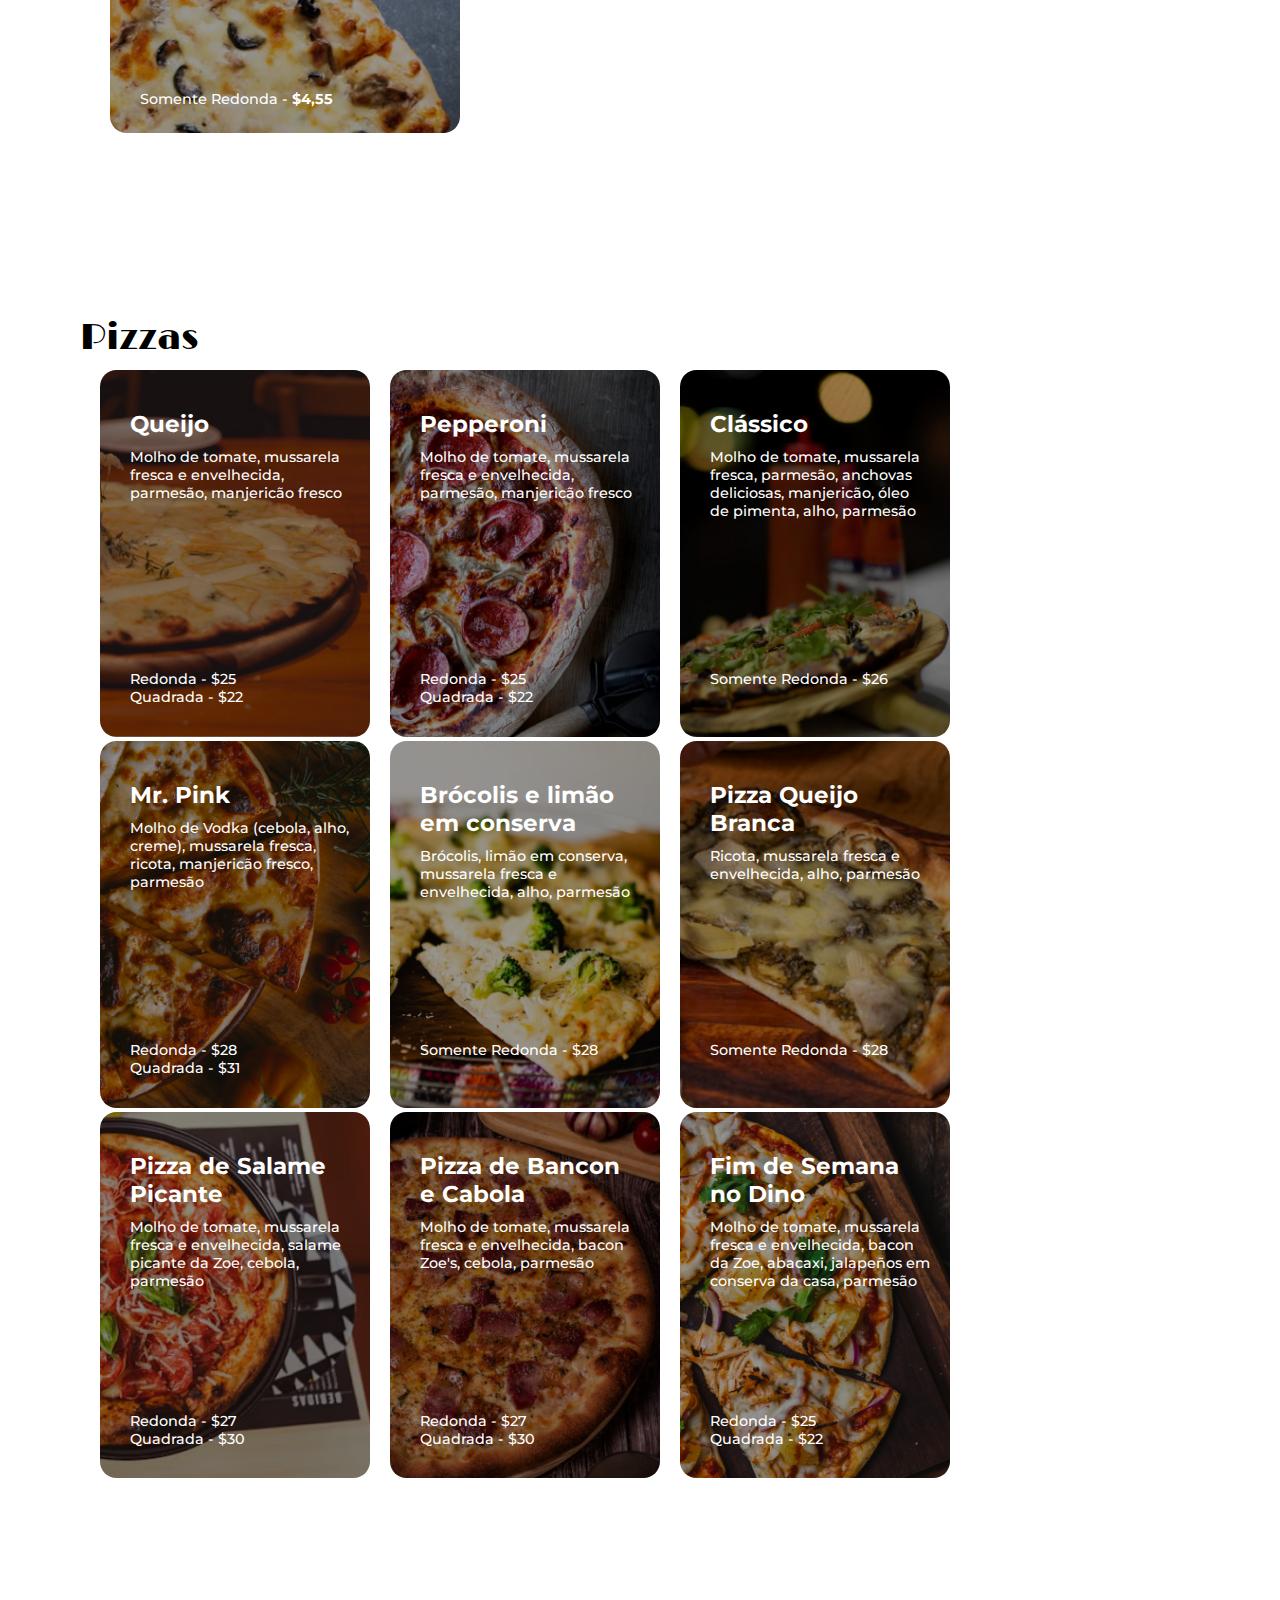
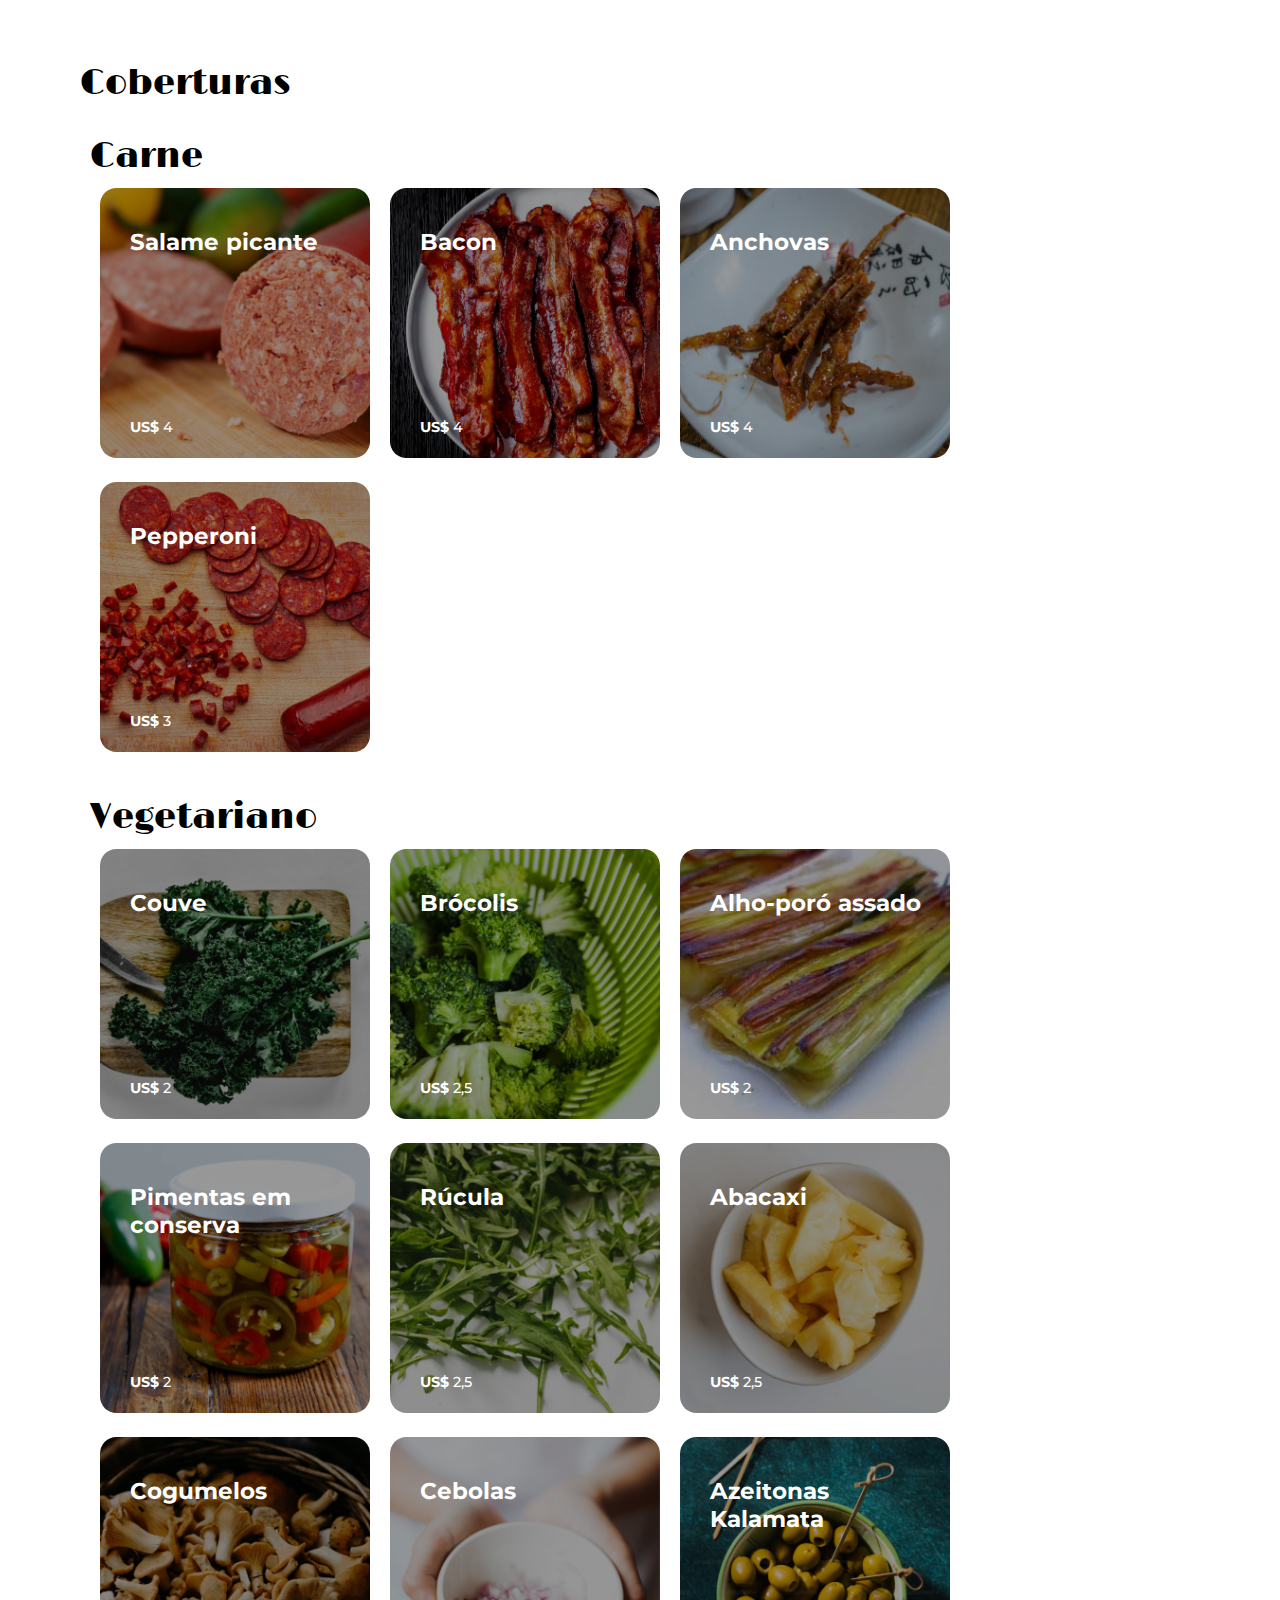
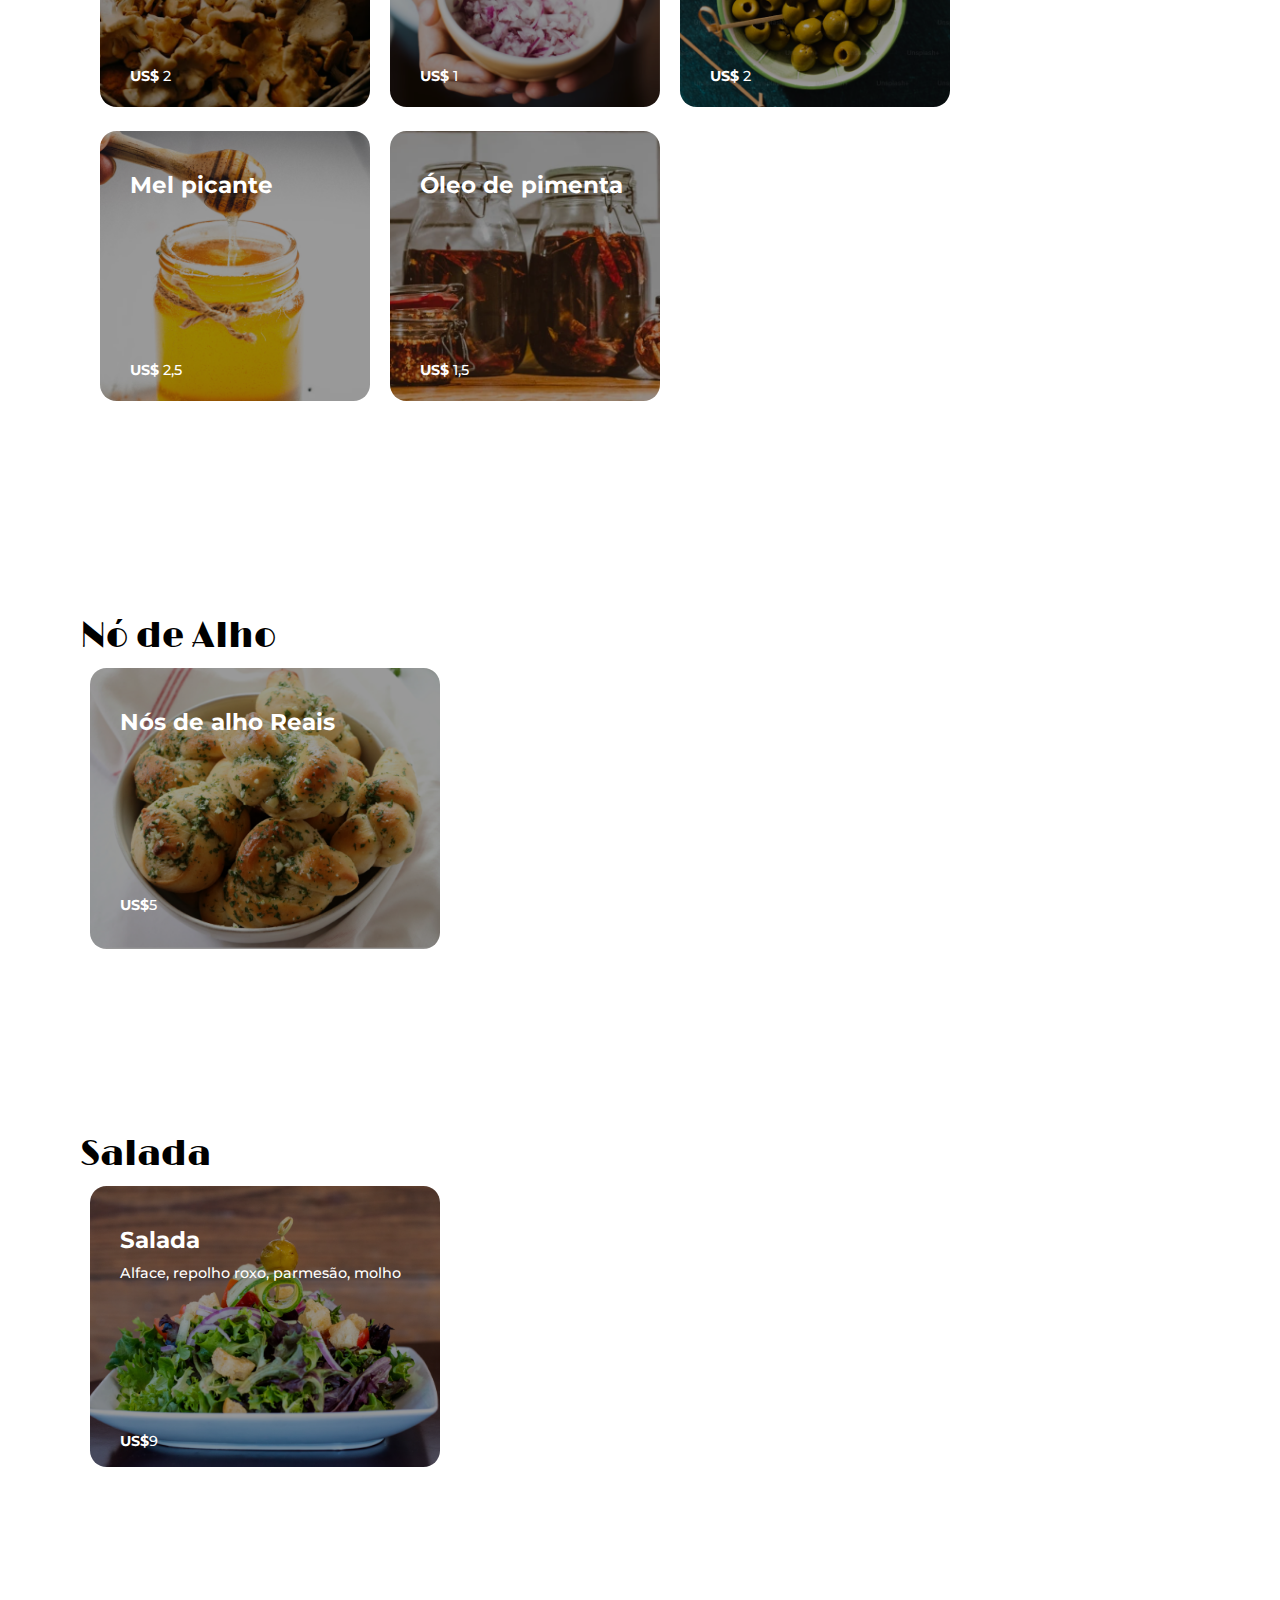
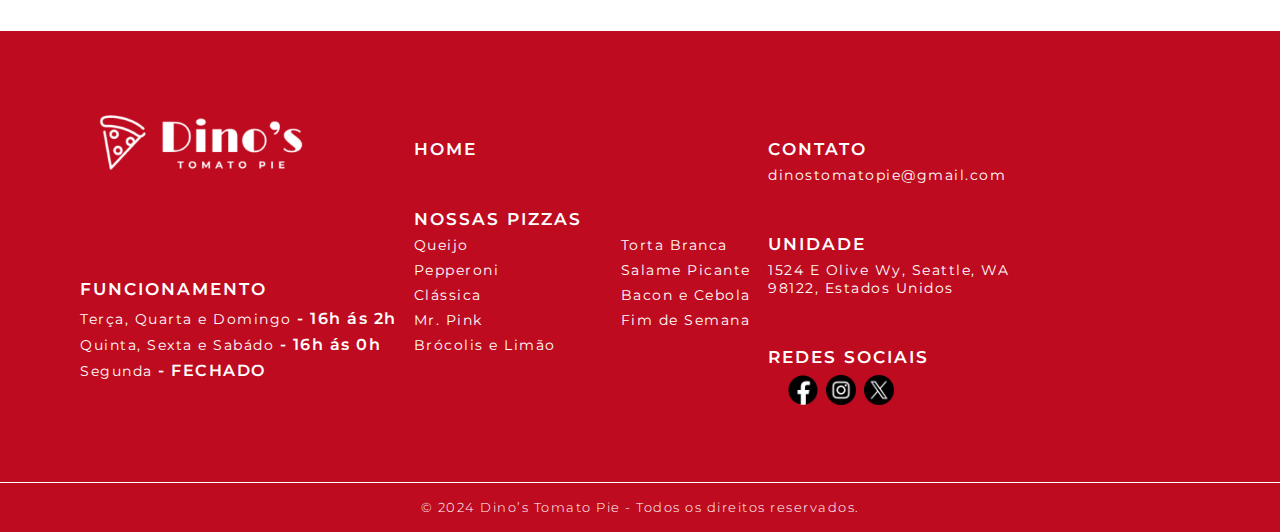
==== commit 83d07b61: "." ====
--- a/cardapio.html
+++ b/cardapio.html
@@ -94,152 +94,149 @@
                         <h3>Pizzas</h3>
                     </div>
                     <div class="todosSabores">
-                        <div class="todosSabores1">
-                            <div class="tiposSabores">
-                                <div class="textoSabores">
-                                    <div class="tamanho">
-                                        <h5>Queijo</h5>
-                                        <p>Molho de tomate, mussarela fresca e envelhecida, parmesão, manjericão fresco
-                                        </p>
-                                    </div>
-                                    <div class="baixo">
-                                        <p>Redonda - $25</p>
-                                        <p>Quadrada - $22</p>
-                                    </div>
-                                </div>
-                                <div class="imgSabores">
-                                    <img src="img/pizza1.png" alt="">
-                                </div>
-                            </div>
-                            <div class="tiposSabores">
-                                <div class="textoSabores">
-                                    <div class="tamanho">
-                                        <h5>Pepperoni</h5>
-                                        <p>Molho de tomate, mussarela fresca e envelhecida, parmesão, manjericão fresco
-                                        </p>
-                                    </div>
-                                    <div class="baixo">
-                                        <p>Redonda - $25</p>
-                                        <p>Quadrada - $22</p>
-                                    </div>
-                                </div>
-                                <div class="imgSabores">
-                                    <img src="img/pizza2.png" alt="">
-                                </div>
-                            </div>
-                            <div class="tiposSabores">
-                                <div class="textoSabores">
-                                    <div class="tamanho">
-                                        <h5>Clássico</h5>
-                                        <p>Molho de tomate, mussarela fresca, parmesão, anchovas deliciosas, manjericão,
-                                            óleo de pimenta, alho, parmesão</p>
-                                    </div>
-                                    <div class="baixo">
-                                        <p>Somente Redonda - $26</p>
-                                    </div>
-                                </div>
-                                <div class="imgSabores">
-                                    <img src="img/pizza3.png" alt="">
-                                </div>
-                            </div>
-                            <div class="tiposSabores">
-                                <div class="textoSabores">
-                                    <div class="tamanho">
-                                        <h5>Mr. Pink</h5>
-                                        <p>Molho de Vodka (cebola, alho, creme), mussarela fresca, ricota, manjericão
-                                            fresco, parmesão</p>
-                                    </div>
-                                    <div class="baixo">
-                                        <p>Redonda - $28</p>
-                                        <p>Quadrada - $31</p>
-                                    </div>
-                                </div>
-                                <div class="imgSabores">
-                                    <img src="img/pizza4.png" alt="">
-                                </div>
-                            </div>
-                        </div>
-                        <div class="todosSabores2">
-                            <div class="tiposSabores">
-                                <div class="textoSabores">
-                                    <div class="tamanho">
-                                        <h5>Brócolis e limão em conserva</h5>
-                                        <p>Brócolis, limão em conserva, mussarela fresca e envelhecida, alho, parmesão
-                                        </p>
-                                    </div>
-                                    <div class="baixo">
-                                        <p>Somente Redonda - $28</p>
-                                    </div>
-                                </div>
-                                <div class="imgSabores">
-                                    <img src="img/pizza5.png" alt="">
-                                </div>
-                            </div>
-                            <div class="tiposSabores">
-                                <div class="textoSabores">
-                                    <div class="tamanho">
-                                        <h5>Pizza Queijo Branca</h5>
-                                        <p>Ricota, mussarela fresca e envelhecida, alho, parmesão</p>
-                                    </div>
-                                    <div class="baixo">
-                                        <p>Somente Redonda - $28</p>
-                                    </div>
-                                </div>
-                                <div class="imgSabores">
-                                    <img src="img/pizza6.png" alt="">
-                                </div>
-                            </div>
-                            <div class="tiposSabores">
-                                <div class="textoSabores">
-                                    <div class="tamanho">
-                                        <h5>Pizza de Salame Picante</h5>
-                                        <p>Molho de tomate, mussarela fresca e envelhecida, salame picante da Zoe,
-                                            cebola, parmesão</p>
-                                    </div>
-                                    <div class="baixo">
-                                        <p>Redonda - $27</p>
-                                        <p>Quadrada - $30</p>
-                                    </div>
-                                </div>
-                                <div class="imgSabores">
-                                    <img src="img/pizza7.png" alt="">
-                                </div>
-                            </div>
-                            <div class="tiposSabores">
-                                <div class="textoSabores">
-                                    <div class="tamanho">
-                                        <h5>Pizza de Bancon e Cabola</h5>
-                                        <p>Molho de tomate, mussarela fresca e envelhecida, bacon Zoe's, cebola,
-                                            parmesão</p>
-                                    </div>
-                                    <div class="baixo">
-                                        <p>Redonda - $27</p>
-                                        <p>Quadrada - $30</p>
-                                    </div>
-                                </div>
-                                <div class="imgSabores">
-                                    <img src="img/pizza8.png" alt="">
-                                </div>
-                            </div>
-                        </div>
-                        <div class="todosSabores3">
-                            <div class="tiposSabores">
-                                <div class="textoSabores">
-                                    <div class="tamanho">
-                                        <h5>Fim de Semana no Dino</h5>
-                                        <p>Molho de tomate, mussarela fresca e envelhecida, bacon da Zoe, abacaxi,
-                                            jalapeños em conserva da casa, parmesão</p>
-                                    </div>
-                                    <div class="baixo">
-                                        <p>Redonda - $25</p>
-                                        <p>Quadrada - $22</p>
-                                    </div>
-                                </div>
-                                <div class="imgSabores">
-                                    <img src="img/pizza9.png" alt="">
-                                </div>
-                            </div>
-                        </div>
+                        <div class="tiposSabores">
+                            <div class="textoSabores">
+                                <div class="tamanho">
+                                    <h5>Queijo</h5>
+                                    <p>Molho de tomate, mussarela fresca e envelhecida, parmesão, manjericão fresco
+                                    </p>
+                                </div>
+                                <div class="baixo">
+                                    <p>Redonda - $25</p>
+                                    <p>Quadrada - $22</p>
+                                </div>
+                            </div>
+                            <div class="imgSabores">
+                                <img src="img/pizza1.png" alt="">
+                            </div>
+                        </div>
+                        <div class="tiposSabores">
+                            <div class="textoSabores">
+                                <div class="tamanho">
+                                    <h5>Pepperoni</h5>
+                                    <p>Molho de tomate, mussarela fresca e envelhecida, parmesão, manjericão fresco
+                                    </p>
+                                </div>
+                                <div class="baixo">
+                                    <p>Redonda - $25</p>
+                                    <p>Quadrada - $22</p>
+                                </div>
+                            </div>
+                            <div class="imgSabores">
+                                <img src="img/pizza2.png" alt="">
+                            </div>
+                        </div>
+                        <div class="tiposSabores">
+                            <div class="textoSabores">
+                                <div class="tamanho">
+                                    <h5>Clássico</h5>
+                                    <p>Molho de tomate, mussarela fresca, parmesão, anchovas deliciosas, manjericão,
+                                        óleo de pimenta, alho, parmesão</p>
+                                </div>
+                                <div class="baixo">
+                                    <p>Somente Redonda - $26</p>
+                                </div>
+                            </div>
+                            <div class="imgSabores">
+                                <img src="img/pizza3.png" alt="">
+                            </div>
+                        </div>
+                        <div class="tiposSabores">
+                            <div class="textoSabores">
+                                <div class="tamanho">
+                                    <h5>Mr. Pink</h5>
+                                    <p>Molho de Vodka (cebola, alho, creme), mussarela fresca, ricota, manjericão
+                                        fresco, parmesão</p>
+                                </div>
+                                <div class="baixo">
+                                    <p>Redonda - $28</p>
+                                    <p>Quadrada - $31</p>
+                                </div>
+                            </div>
+                            <div class="imgSabores">
+                                <img src="img/pizza4.png" alt="">
+                            </div>
+                        </div>
+                        <div class="tiposSabores">
+                            <div class="textoSabores">
+                                <div class="tamanho">
+                                    <h5>Brócolis e limão em conserva</h5>
+                                    <p>Brócolis, limão em conserva, mussarela fresca e envelhecida, alho, parmesão
+                                    </p>
+                                </div>
+                                <div class="baixo">
+                                    <p>Somente Redonda - $28</p>
+                                </div>
+                            </div>
+                            <div class="imgSabores">
+                                <img src="img/pizza5.png" alt="">
+                            </div>
+                        </div>
+                        <div class="tiposSabores">
+                            <div class="textoSabores">
+                                <div class="tamanho">
+                                    <h5>Pizza Queijo Branca</h5>
+                                    <p>Ricota, mussarela fresca e envelhecida, alho, parmesão</p>
+                                </div>
+                                <div class="baixo">
+                                    <p>Somente Redonda - $28</p>
+                                </div>
+                            </div>
+                            <div class="imgSabores">
+                                <img src="img/pizza6.png" alt="">
+                            </div>
+                        </div>
+                        <div class="tiposSabores">
+                            <div class="textoSabores">
+                                <div class="tamanho">
+                                    <h5>Pizza de Salame Picante</h5>
+                                    <p>Molho de tomate, mussarela fresca e envelhecida, salame picante da Zoe,
+                                        cebola, parmesão</p>
+                                </div>
+                                <div class="baixo">
+                                    <p>Redonda - $27</p>
+                                    <p>Quadrada - $30</p>
+                                </div>
+                            </div>
+                            <div class="imgSabores">
+                                <img src="img/pizza7.png" alt="">
+                            </div>
+                        </div>
+                        <div class="tiposSabores">
+                            <div class="textoSabores">
+                                <div class="tamanho">
+                                    <h5>Pizza de Bancon e Cabola</h5>
+                                    <p>Molho de tomate, mussarela fresca e envelhecida, bacon Zoe's, cebola,
+                                        parmesão</p>
+                                </div>
+                                <div class="baixo">
+                                    <p>Redonda - $27</p>
+                                    <p>Quadrada - $30</p>
+                                </div>
+                            </div>
+                            <div class="imgSabores">
+                                <img src="img/pizza8.png" alt="">
+                            </div>
+                        </div>
+
+
+                        <div class="tiposSabores">
+                            <div class="textoSabores">
+                                <div class="tamanho">
+                                    <h5>Fim de Semana no Dino</h5>
+                                    <p>Molho de tomate, mussarela fresca e envelhecida, bacon da Zoe, abacaxi,
+                                        jalapeños em conserva da casa, parmesão</p>
+                                </div>
+                                <div class="baixo">
+                                    <p>Redonda - $25</p>
+                                    <p>Quadrada - $22</p>
+                                </div>
+                            </div>
+                            <div class="imgSabores">
+                                <img src="img/pizza9.png" alt="">
+                            </div>
+                        </div>
+
                     </div>
                 </div>
             </div>
@@ -254,7 +251,7 @@
                         <div class="tituloSabores">
                             <h3>Carne</h3>
                         </div>
-        
+
                         <div class="todasCoberturas">
                             <div class="tiposSabores">
                                 <div class="textoSabores">
@@ -306,7 +303,7 @@
                         <div class="tituloSabores">
                             <h3>Vegetariano</h3>
                         </div>
-        
+
                         <div class="todasCoberturas">
                             <div class="tiposSabores">
                                 <div class="textoSabores">
@@ -352,8 +349,6 @@
                                     <img src="img/vegen04.png" alt="">
                                 </div>
                             </div>
-                        </div>
-                        <div class="todasCoberturas">
                             <div class="tiposSabores">
                                 <div class="textoSabores">
                                     <h5>Rúcula</h5>
@@ -398,8 +393,6 @@
                                     <img src="img/vegen08.png" alt="">
                                 </div>
                             </div>
-                        </div>
-                        <div class="todasCoberturas">
                             <div class="tiposSabores">
                                 <div class="textoSabores">
                                     <h5>Azeitonas Kalamata</h5>
--- a/cardapio.css
+++ b/cardapio.css
@@ -65,7 +65,7 @@
 }
 
 .container {
-    margin: 0 150px;
+    margin: 0 110px;
     padding-top: 170px;
 }
 
@@ -120,17 +120,14 @@
 
 .todosSaboresPrim {
     display: flex;
-    align-items: center;
-    margin: 0 40px;
     justify-content: space-between;
 }
 
-.todosSabores1, .todosSabores2, .todosSabores3, .todosSaboresPrim {
+.todosSabores, .todosSaboresPrim {
     display: flex;
     justify-content: flex-start;
     margin: 10px;
     flex-wrap: wrap;
-    flex-grow: 4;
 }
 
 #pizzas .tiposSabores {
@@ -139,11 +136,20 @@
 
 #coberturas .todasCoberturas {
     display: flex;
-    flex-wrap: wrap;
+}
+
+#fatias .tiposSabores {
+    align-items: center;
+    margin: 0 20px;
 }
 
 #coberturas .todasCoberturas .tiposSabores {
     margin: 10px;
+}
+
+#coberturas .todasCoberturas {
+    display: flex;
+    flex-wrap: wrap;
 }
 
 #coberturas .imgSabores img {
@@ -294,3 +300,19 @@
     text-align: center;
     padding: 17px 0;
 }
+
+@media screen and (max-width: 1360px){ 
+
+    .todosSabores1, .todosSabores2, .todosSabores3, .todosSaboresPrim {
+        flex-wrap: wrap;
+    }
+
+    #coberturas .todasCoberturas {
+        flex-wrap: wrap;
+    }
+
+    .container {
+        margin: 0 80px;
+        padding-top: 170px;
+    }
+}